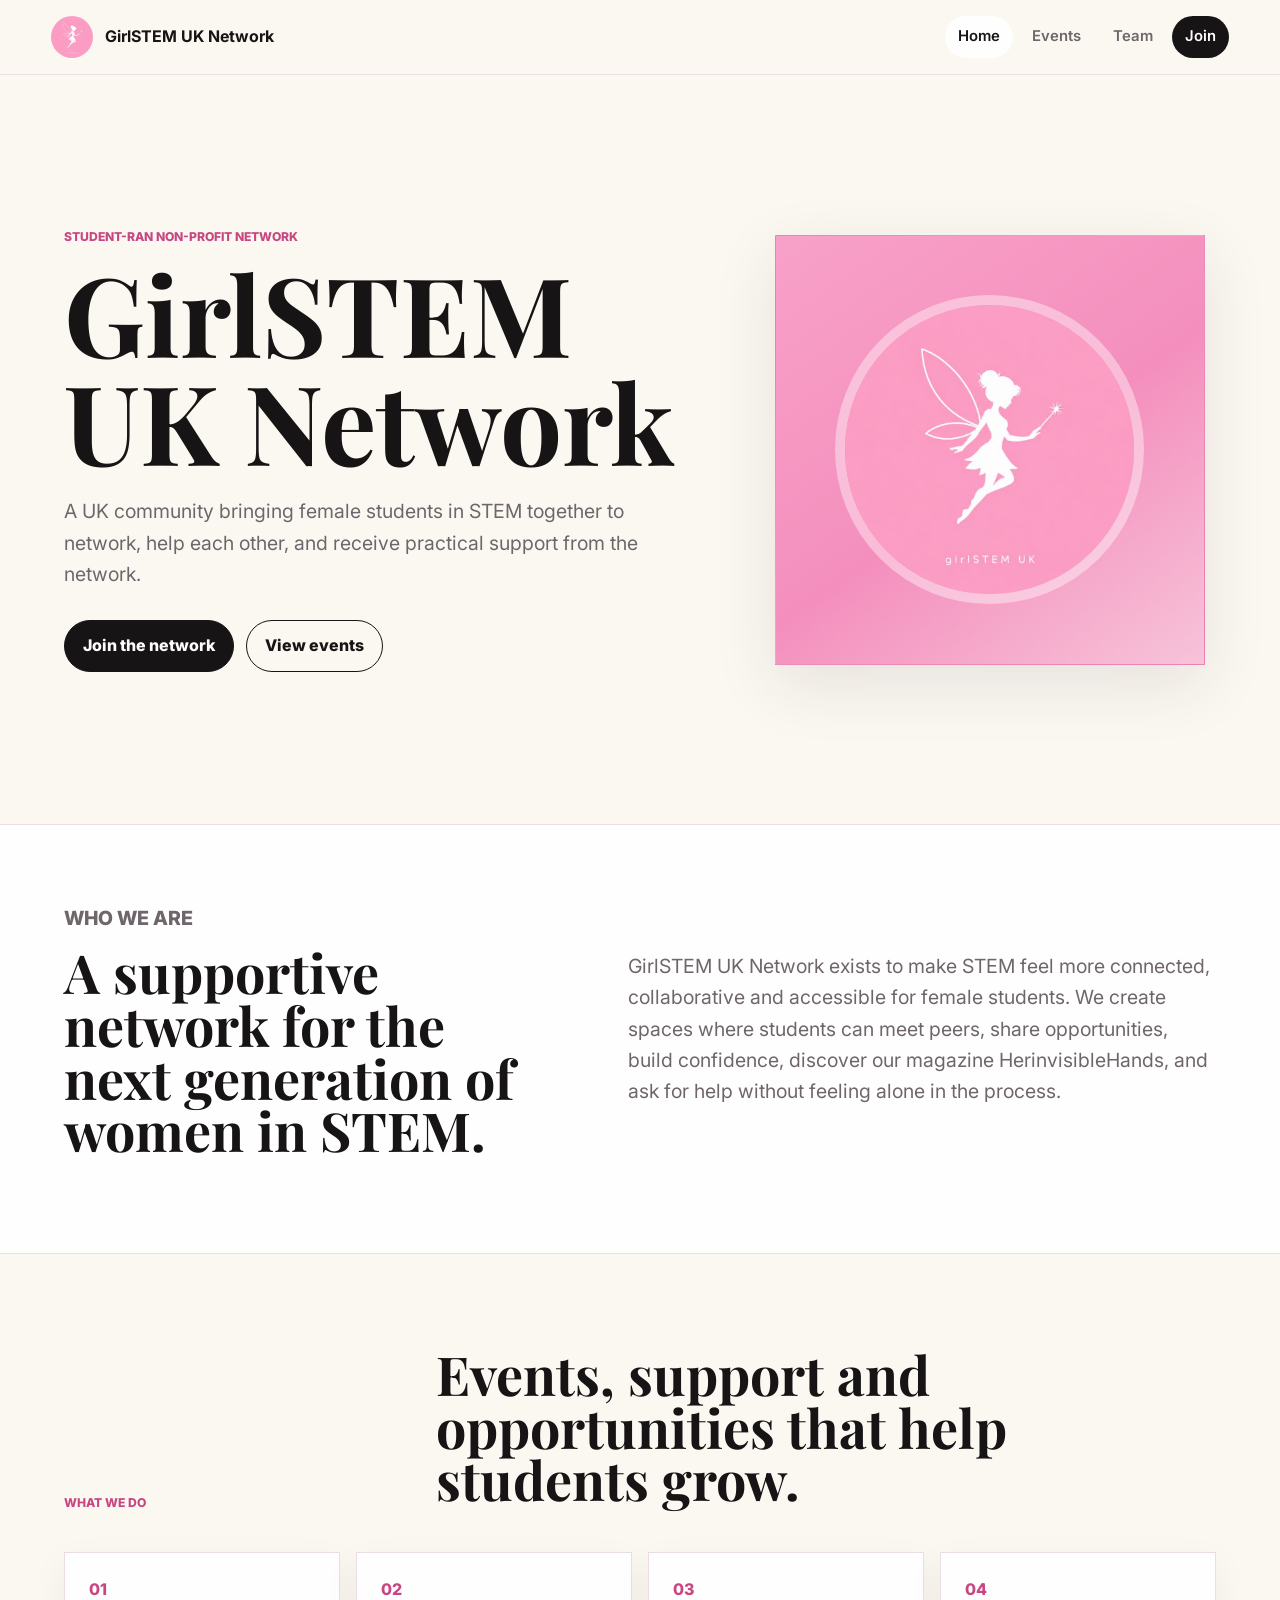
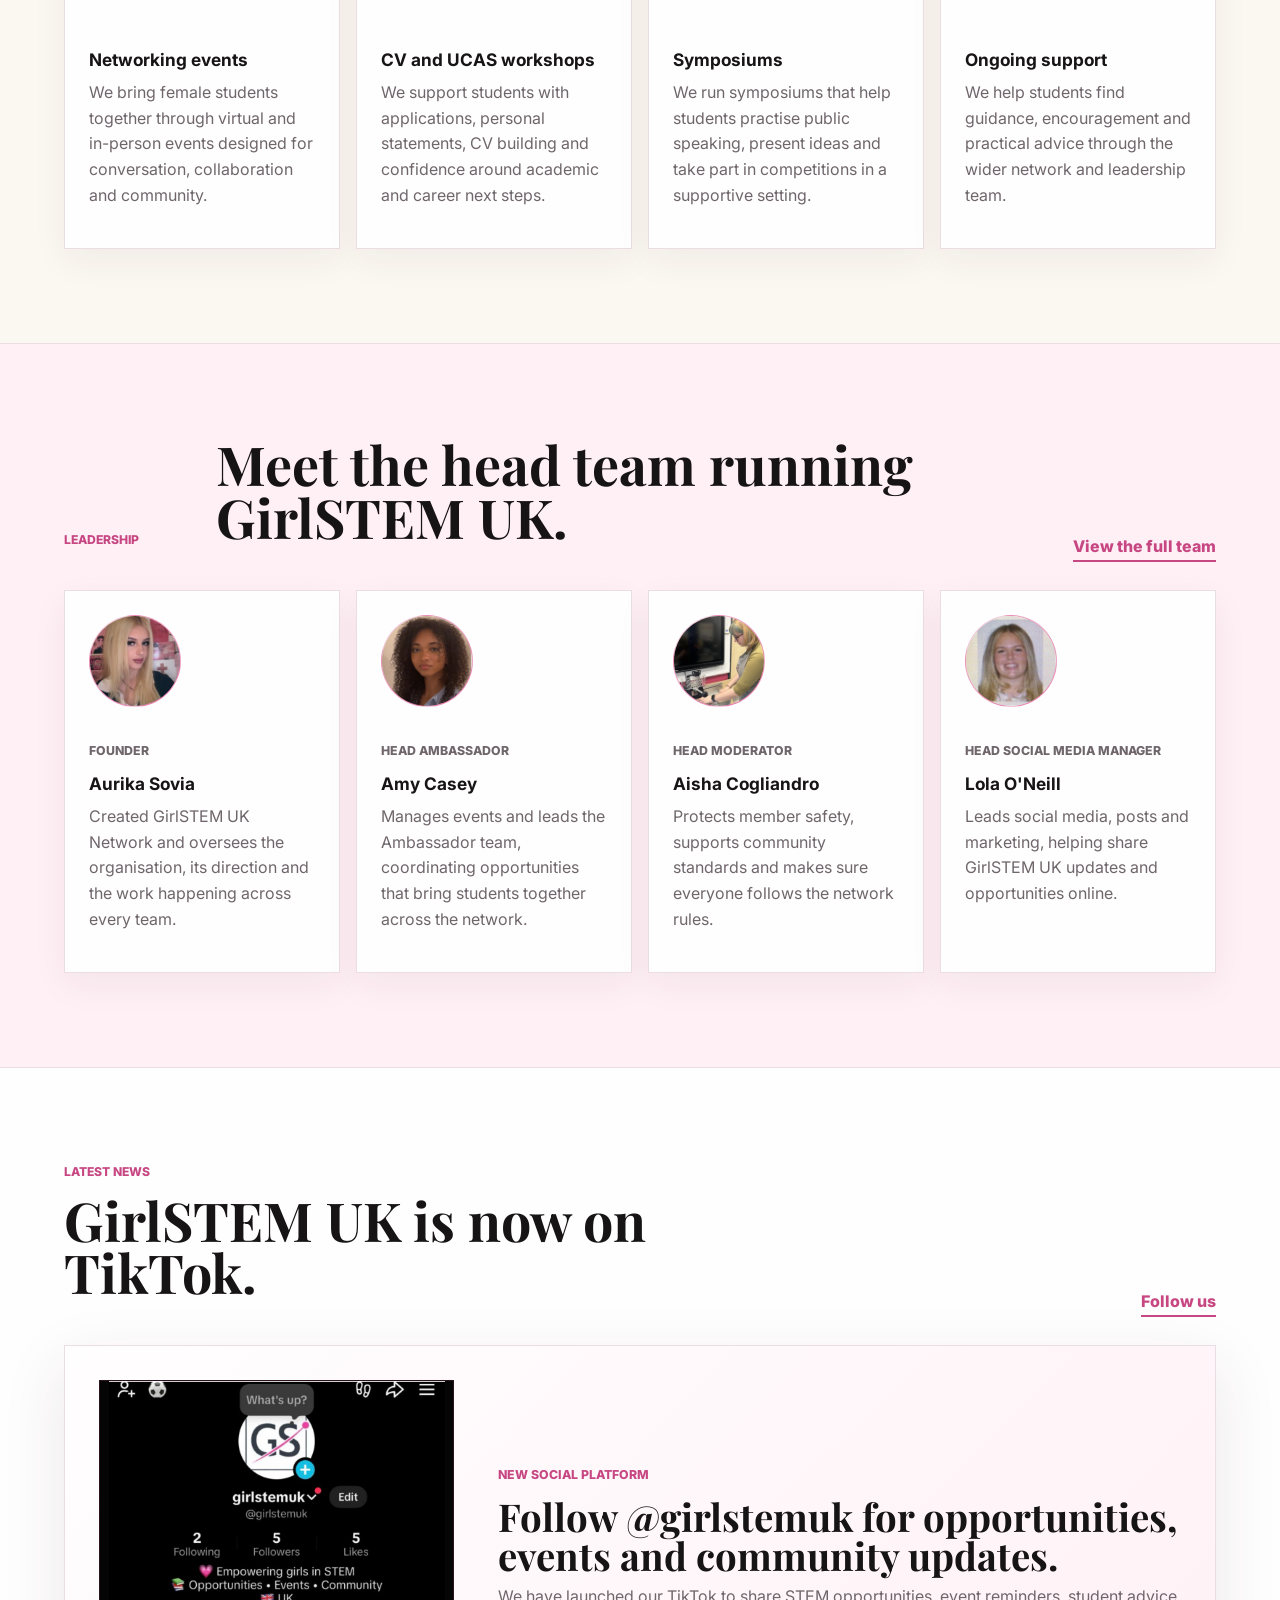
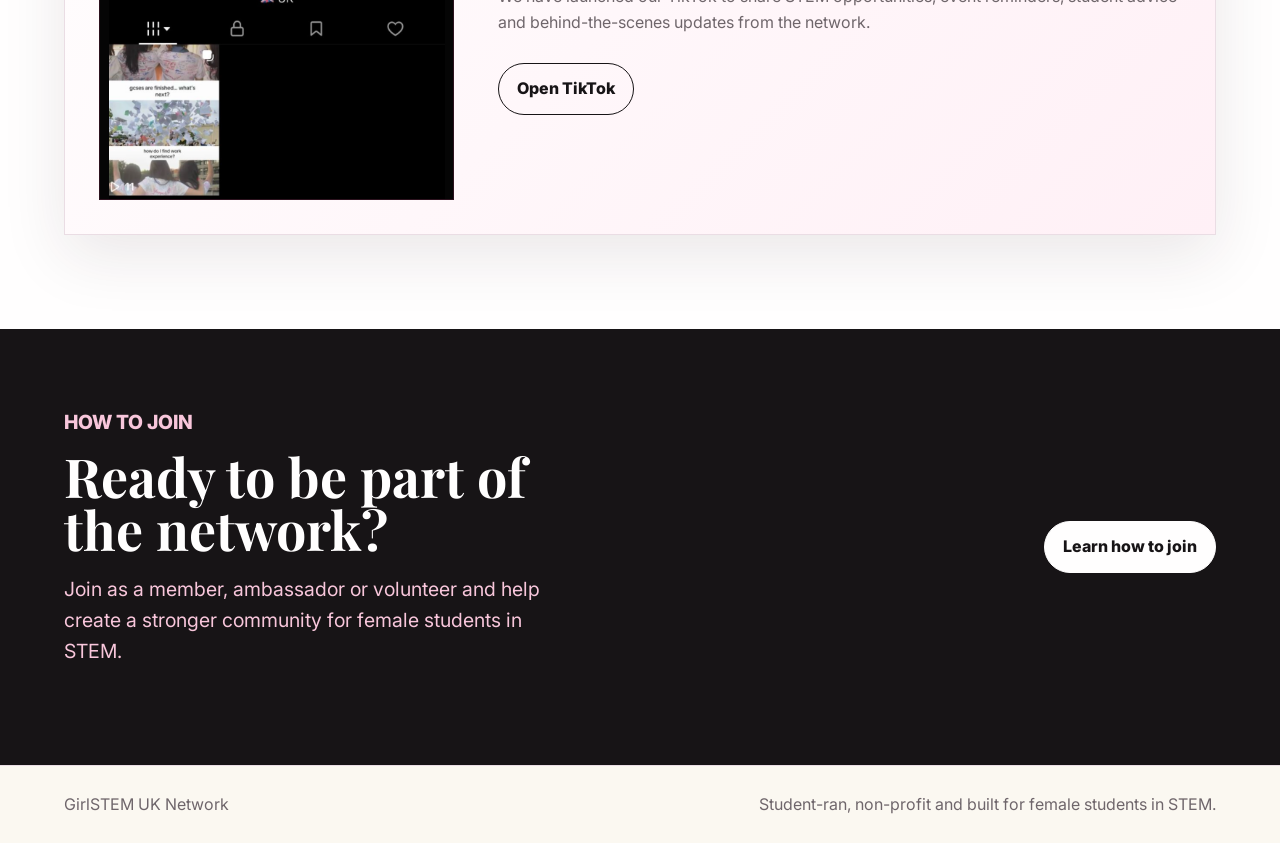
==== index.html @ 0ff58e4c "Add files via upload" ====
<!doctype html>
<html lang="en">
  <head>
    <meta charset="utf-8">
    <meta name="viewport" content="width=device-width, initial-scale=1">
    <title>GirlSTEM UK Network</title>
    <meta name="description" content="GirlSTEM UK Network is a student-ran non-profit bringing female students in STEM together through networking, workshops, symposiums and support.">
    <link rel="preconnect" href="https://fonts.googleapis.com">
    <link rel="preconnect" href="https://fonts.gstatic.com" crossorigin>
    <link href="https://fonts.googleapis.com/css2?family=Inter:wght@400;500;600;700&family=Playfair+Display:wght@600;700&display=swap" rel="stylesheet">
    <link rel="stylesheet" href="styles.css">
  </head>
  <body>
    <header class="site-header">
      <a class="brand" href="index.html" aria-label="GirlSTEM UK Network home">
        <img src="assets/girlstem-logo.png" alt="GirlSTEM UK logo">
        <span>GirlSTEM UK Network</span>
      </a>
      <nav aria-label="Main navigation">
        <a aria-current="page" href="index.html">Home</a>
        <a href="events.html">Events</a>
        <a href="team.html">Team</a>
        <a class="nav-cta" href="join.html">Join</a>
      </nav>
    </header>

    <main>
      <section class="hero">
        <div class="hero-copy">
          <p class="eyebrow">Student-ran non-profit network</p>
          <h1>GirlSTEM UK Network</h1>
          <p class="hero-text">A UK community bringing female students in STEM together to network, help each other, and receive practical support from the network.</p>
          <div class="hero-actions">
            <a class="button primary" href="join.html">Join the network</a>
            <a class="button secondary" href="events.html">View events</a>
          </div>
        </div>
        <div class="hero-media" aria-label="GirlSTEM UK brand image">
          <img src="assets/girlstem-logo.png" alt="">
        </div>
      </section>

      <section class="intro-band">
        <div>
          <p class="section-kicker">Who we are</p>
          <h2>A supportive network for the next generation of women in STEM.</h2>
        </div>
        <p>GirlSTEM UK Network exists to make STEM feel more connected, collaborative and accessible for female students. We create spaces where students can meet peers, share opportunities, build confidence, discover our magazine HerinvisibleHands, and ask for help without feeling alone in the process.</p>
      </section>

      <section class="section">
        <div class="section-heading">
          <p class="section-kicker">What we do</p>
          <h2>Events, support and opportunities that help students grow.</h2>
        </div>
        <div class="feature-grid">
          <article class="feature-card">
            <span class="card-number">01</span>
            <h3>Networking events</h3>
            <p>We bring female students together through virtual and in-person events designed for conversation, collaboration and community.</p>
          </article>
          <article class="feature-card">
            <span class="card-number">02</span>
            <h3>CV and UCAS workshops</h3>
            <p>We support students with applications, personal statements, CV building and confidence around academic and career next steps.</p>
          </article>
          <article class="feature-card">
            <span class="card-number">03</span>
            <h3>Symposiums</h3>
            <p>We run symposiums that help students practise public speaking, present ideas and take part in competitions in a supportive setting.</p>
          </article>
          <article class="feature-card">
            <span class="card-number">04</span>
            <h3>Ongoing support</h3>
            <p>We help students find guidance, encouragement and practical advice through the wider network and leadership team.</p>
          </article>
        </div>
      </section>

      <section class="leadership-section">
        <div class="section-heading">
          <p class="section-kicker">Leadership</p>
          <h2>Meet the head team running GirlSTEM UK.</h2>
          <a class="text-link" href="team.html">View the full team</a>
        </div>
        <div class="people-grid">
          <a class="person-card" href="https://www.linkedin.com/in/aurika-s-123575385/" target="_blank" rel="noopener noreferrer">
            <div class="profile-photo">
              <img src="assets/team/Aurika%20.jpg" alt="Aurika Sovia" onerror="this.hidden = true">
              <span>AS</span>
            </div>
            <p class="role">Founder</p>
            <h3>Aurika Sovia</h3>
            <p>Created GirlSTEM UK Network and oversees the organisation, its direction and the work happening across every team.</p>
          </a>
          <a class="person-card" href="https://www.linkedin.com/in/amy-casey-a3600b374/?skipRedirect=true" target="_blank" rel="noopener noreferrer">
            <div class="profile-photo">
              <img src="assets/team/Amy.jpg" alt="Amy Casey" onerror="this.hidden = true">
              <span>AC</span>
            </div>
            <p class="role">Head Ambassador</p>
            <h3>Amy Casey</h3>
            <p>Manages events and leads the Ambassador team, coordinating opportunities that bring students together across the network.</p>
          </a>
          <a class="person-card" href="https://www.linkedin.com/in/aisha-cogliandro-509909385/" target="_blank" rel="noopener noreferrer">
            <div class="profile-photo">
              <img src="assets/team/Aisha.jpg" alt="Aisha Cogliandro" onerror="this.hidden = true">
              <span>AC</span>
            </div>
            <p class="role">Head Moderator</p>
            <h3>Aisha Cogliandro</h3>
            <p>Protects member safety, supports community standards and makes sure everyone follows the network rules.</p>
          </a>
          <article class="person-card">
            <div class="profile-photo">
              <img src="assets/team/Lola.jpg" alt="Lola O'Neill" onerror="this.hidden = true">
              <span>LO</span>
            </div>
            <p class="role">Head Social Media Manager</p>
            <h3>Lola O'Neill</h3>
            <p>Leads social media, posts and marketing, helping share GirlSTEM UK updates and opportunities online.</p>
          </article>
        </div>
      </section>

      <section class="section news-section">
        <div class="section-heading">
          <div>
            <p class="section-kicker">Latest news</p>
            <h2>GirlSTEM UK is now on TikTok.</h2>
          </div>
          <a class="text-link" href="https://www.tiktok.com/@girlstemuk?_r=1&_t=ZN-97XYN6Xguta" target="_blank" rel="noopener noreferrer">Follow us</a>
        </div>
        <a class="news-card" href="https://www.tiktok.com/@girlstemuk?_r=1&_t=ZN-97XYN6Xguta" target="_blank" rel="noopener noreferrer">
          <img src="assets/news/tiktok-launch.png" alt="GirlSTEM UK TikTok profile">
          <div>
            <p class="role">New social platform</p>
            <h3>Follow @girlstemuk for opportunities, events and community updates.</h3>
            <p>We have launched our TikTok to share STEM opportunities, event reminders, student advice and behind-the-scenes updates from the network.</p>
            <span class="button secondary">Open TikTok</span>
          </div>
        </a>
      </section>

      <section class="join-strip">
        <div>
          <p class="section-kicker">How to join</p>
          <h2>Ready to be part of the network?</h2>
          <p>Join as a member, ambassador or volunteer and help create a stronger community for female students in STEM.</p>
        </div>
        <a class="button primary" href="join.html">Learn how to join</a>
      </section>
    </main>

    <footer>
      <p>GirlSTEM UK Network</p>
      <p>Student-ran, non-profit and built for female students in STEM.</p>
    </footer>
  </body>
</html>
---- styles.css ----
:root {
  --pink: #f48fbd;
  --pink-deep: #c74783;
  --blush: #fff0f6;
  --cream: #fbf8f1;
  --ink: #171416;
  --muted: #6f666b;
  --line: #eadde4;
  --white: #fffefe;
  --shadow: 0 20px 60px rgba(53, 30, 42, 0.1);
}

* {
  box-sizing: border-box;
}

body {
  margin: 0;
  color: var(--ink);
  background: var(--cream);
  font-family: Inter, system-ui, -apple-system, BlinkMacSystemFont, "Segoe UI", sans-serif;
  line-height: 1.6;
}

img {
  max-width: 100%;
  display: block;
}

a {
  color: inherit;
}

.site-header {
  position: sticky;
  top: 0;
  z-index: 10;
  display: flex;
  align-items: center;
  justify-content: space-between;
  gap: 24px;
  padding: 16px clamp(18px, 4vw, 56px);
  border-bottom: 1px solid rgba(234, 221, 228, 0.9);
  background: rgba(251, 248, 241, 0.92);
  backdrop-filter: blur(18px);
}

.brand {
  display: inline-flex;
  align-items: center;
  gap: 12px;
  min-width: 0;
  font-weight: 700;
  text-decoration: none;
}

.brand img {
  width: 42px;
  height: 42px;
  border-radius: 50%;
  object-fit: cover;
}

nav {
  display: flex;
  align-items: center;
  gap: 6px;
  flex-wrap: wrap;
  justify-content: flex-end;
}

nav a {
  padding: 9px 13px;
  color: var(--muted);
  font-size: 0.93rem;
  font-weight: 600;
  text-decoration: none;
  border-radius: 999px;
}

nav a:hover,
nav a[aria-current="page"] {
  color: var(--ink);
  background: var(--white);
}

.nav-cta {
  color: var(--white);
  background: var(--ink);
}

main {
  overflow: hidden;
}

.hero {
  min-height: calc(100svh - 150px);
  display: grid;
  grid-template-columns: minmax(0, 1.1fr) minmax(280px, 0.8fr);
  align-items: center;
  gap: clamp(34px, 6vw, 86px);
  padding: clamp(32px, 5vw, 58px) clamp(18px, 5vw, 72px);
  border-bottom: 1px solid var(--line);
}

.hero-copy,
.page-hero {
  max-width: 820px;
}

.eyebrow,
.section-kicker {
  margin: 0 0 12px;
  color: var(--pink-deep);
  font-size: 0.76rem;
  font-weight: 800;
  letter-spacing: 0;
  text-transform: uppercase;
}

h1,
h2,
h3,
p {
  margin-top: 0;
}

h1,
h2 {
  font-family: "Playfair Display", Georgia, serif;
  line-height: 0.98;
  letter-spacing: 0;
}

h1 {
  margin-bottom: 22px;
  font-size: clamp(3.2rem, 8.6vw, 7.4rem);
  max-width: 920px;
}

h2 {
  margin-bottom: 18px;
  font-size: clamp(2.1rem, 4.2vw, 4.8rem);
}

h3 {
  margin-bottom: 10px;
  font-size: 1.08rem;
  line-height: 1.25;
}

.hero-text,
.page-hero p,
.intro-band p,
.join-strip p,
.join-form-section p {
  color: var(--muted);
  font-size: clamp(1rem, 1.6vw, 1.22rem);
}

.hero-actions {
  display: flex;
  gap: 12px;
  flex-wrap: wrap;
  margin-top: 30px;
}

.button {
  display: inline-flex;
  align-items: center;
  justify-content: center;
  min-height: 46px;
  padding: 12px 18px;
  border: 1px solid var(--ink);
  border-radius: 999px;
  font-weight: 800;
  text-decoration: none;
}

.button.primary {
  color: var(--white);
  background: var(--ink);
}

.button.secondary {
  color: var(--ink);
  background: transparent;
}

.hero-media {
  position: relative;
  justify-self: center;
  width: min(100%, 430px);
  aspect-ratio: 1;
  display: grid;
  place-items: center;
  padding: 34px;
  border: 1px solid rgba(199, 71, 131, 0.22);
  background: linear-gradient(145deg, #f8a1c8, #f48fbd 54%, #f7c3d9);
  box-shadow: var(--shadow);
}

.hero-media img {
  width: 86%;
  aspect-ratio: 1;
  object-fit: cover;
  border-radius: 50%;
  border: 10px solid rgba(255, 255, 255, 0.4);
}

.intro-band,
.join-strip,
.join-form-section,
.update-guide {
  display: grid;
  grid-template-columns: minmax(220px, 0.85fr) minmax(0, 1fr);
  gap: clamp(26px, 5vw, 70px);
  align-items: center;
  padding: clamp(42px, 7vw, 78px) clamp(18px, 5vw, 72px);
  border-bottom: 1px solid var(--line);
  background: var(--white);
}

.section {
  padding: clamp(48px, 8vw, 94px) clamp(18px, 5vw, 72px);
}

.section-heading {
  display: flex;
  align-items: flex-end;
  justify-content: space-between;
  gap: 20px;
  margin-bottom: 28px;
}

.section-heading h2 {
  max-width: 780px;
}

.text-link {
  flex: 0 0 auto;
  color: var(--pink-deep);
  font-weight: 800;
  text-decoration: none;
  border-bottom: 2px solid currentColor;
}

.feature-grid,
.people-grid,
.team-grid,
.join-options {
  display: grid;
  grid-template-columns: repeat(4, minmax(0, 1fr));
  gap: 16px;
}

.feature-card,
.person-card,
.team-card,
.join-card,
.panel,
.activity-card {
  border: 1px solid var(--line);
  background: var(--white);
  box-shadow: 0 12px 34px rgba(53, 30, 42, 0.055);
}

.feature-card,
.person-card,
.team-card,
.join-card {
  min-height: 260px;
  padding: 24px;
}

.feature-card p,
.person-card p,
.team-card p,
.join-card p,
.panel p,
.activity-card p {
  color: var(--muted);
}

.person-card {
  color: inherit;
  text-decoration: none;
  transition: transform 180ms ease, box-shadow 180ms ease, border-color 180ms ease;
}

.person-card:hover {
  transform: translateY(-4px);
  border-color: rgba(199, 71, 131, 0.42);
  box-shadow: 0 18px 46px rgba(53, 30, 42, 0.1);
}

.card-number {
  display: inline-block;
  margin-bottom: 46px;
  color: var(--pink-deep);
  font-weight: 800;
}

.leadership-section {
  padding: clamp(48px, 8vw, 94px) clamp(18px, 5vw, 72px);
  background: var(--blush);
  border-block: 1px solid var(--line);
}

.news-section {
  background: var(--white);
}

.news-card {
  display: grid;
  grid-template-columns: minmax(220px, 0.52fr) minmax(0, 1fr);
  gap: clamp(22px, 4vw, 44px);
  align-items: center;
  padding: clamp(20px, 4vw, 34px);
  color: inherit;
  text-decoration: none;
  border: 1px solid var(--line);
  background: linear-gradient(135deg, var(--white), var(--blush));
  box-shadow: var(--shadow);
}

.news-card img {
  width: 100%;
  max-height: 420px;
  object-fit: contain;
  border: 1px solid rgba(199, 71, 131, 0.2);
  background: #050505;
}

.news-card h3 {
  max-width: 720px;
  font-family: "Playfair Display", Georgia, serif;
  font-size: clamp(1.6rem, 3vw, 3.2rem);
  line-height: 1;
}

.news-card p:not(.role) {
  max-width: 680px;
  color: var(--muted);
}

.news-card .button {
  margin-top: 12px;
}

.profile-photo {
  position: relative;
  overflow: hidden;
  width: 92px;
  height: 92px;
  display: grid;
  place-items: center;
  margin-bottom: 34px;
  color: var(--pink-deep);
  font-family: "Playfair Display", Georgia, serif;
  font-size: 1.75rem;
  font-weight: 800;
  border-radius: 50%;
  border: 1px solid rgba(199, 71, 131, 0.25);
  background:
    radial-gradient(circle at 34% 26%, rgba(255, 255, 255, 0.95), rgba(255, 240, 246, 0.88) 34%, transparent 35%),
    linear-gradient(145deg, #f8d7e6, #f48fbd);
}

.profile-photo img {
  position: absolute;
  inset: 0;
  width: 100%;
  height: 100%;
  object-fit: cover;
}

.profile-photo span {
  position: relative;
  z-index: 1;
}

.profile-photo img:not([hidden]) + span {
  opacity: 0;
}

.role,
.activity-meta {
  color: var(--pink-deep);
  font-size: 0.77rem;
  font-weight: 800;
  text-transform: uppercase;
}

.join-strip {
  background: var(--ink);
  color: var(--white);
}

.join-strip p,
.join-strip .section-kicker {
  color: #f8c6db;
}

.join-strip .button {
  justify-self: end;
  color: var(--ink);
  border-color: var(--white);
  background: var(--white);
}

.page-hero {
  padding: clamp(56px, 9vw, 112px) clamp(18px, 5vw, 72px) clamp(38px, 6vw, 72px);
}

.page-hero.slim {
  max-width: 980px;
}

.page-hero h1 {
  font-size: clamp(3rem, 7vw, 6.8rem);
}

.two-column {
  display: grid;
  grid-template-columns: minmax(0, 0.78fr) minmax(0, 1fr);
  gap: 18px;
}

.panel {
  padding: clamp(24px, 4vw, 42px);
}

.panel.soft {
  background: var(--blush);
}

.clean-list {
  display: grid;
  gap: 14px;
  padding: 0;
  margin: 24px 0 0;
  list-style: none;
}

.clean-list li {
  padding-bottom: 14px;
  border-bottom: 1px solid rgba(199, 71, 131, 0.2);
}

.activity-list {
  display: grid;
  gap: 12px;
  margin-top: 24px;
}

.activity-card {
  display: grid;
  grid-template-columns: 74px minmax(170px, 0.75fr) minmax(0, 1fr);
  align-items: center;
  gap: 16px;
  padding: 18px;
  box-shadow: none;
}

.activity-content {
  display: grid;
  gap: 12px;
  grid-column: span 2;
}

.activity-image {
  width: 74px;
  height: 74px;
  border-radius: 14px;
  object-fit: cover;
  border: 1px solid rgba(199, 71, 131, 0.22);
  background: var(--blush);
}

.featured-event-card {
  grid-template-columns: minmax(260px, 0.52fr) minmax(0, 1fr);
  align-items: center;
  gap: 22px;
  padding: 20px;
  border-color: rgba(199, 71, 131, 0.28);
  background: linear-gradient(135deg, var(--white), var(--blush));
}

.featured-event-card .activity-image {
  width: 100%;
  height: auto;
  min-height: 0;
  aspect-ratio: 1;
  border-radius: 8px;
  object-fit: contain;
  padding: 8px;
  background: var(--white);
}

.featured-event-card .activity-content {
  grid-column: auto;
  align-content: center;
}

.event-detail-row {
  display: flex;
  flex-wrap: wrap;
  gap: 8px;
  margin-top: 14px;
}

.event-detail-row span,
.event-link {
  display: inline-flex;
  align-items: center;
  min-height: 32px;
  padding: 7px 11px;
  color: var(--ink);
  font-size: 0.82rem;
  font-weight: 800;
  border: 1px solid var(--line);
  border-radius: 999px;
  background: var(--white);
}

.event-detail-row .event-status {
  color: var(--white);
  border-color: var(--pink-deep);
  background: var(--pink-deep);
}

.event-prizes {
  display: grid;
  grid-template-columns: repeat(2, minmax(0, 1fr));
  gap: 8px;
  padding: 0;
  margin: 0;
  list-style: none;
}

.event-prizes li {
  padding: 10px 12px;
  color: var(--muted);
  font-size: 0.9rem;
  border: 1px solid var(--line);
  background: rgba(255, 254, 254, 0.75);
}

.event-link {
  width: fit-content;
  color: var(--white);
  text-decoration: none;
  border-color: var(--ink);
  background: var(--ink);
}

.update-guide {
  background: var(--white);
}

.team-grid {
  grid-template-columns: repeat(3, minmax(0, 1fr));
}

.team-card {
  min-height: 360px;
}

.member-list {
  display: grid;
  gap: 10px;
  margin: 26px 0 0;
}

.member-link {
  display: grid;
  grid-template-columns: 44px minmax(0, 1fr) auto;
  align-items: center;
  gap: 12px;
  padding: 10px 0;
  color: var(--ink);
  font-weight: 800;
  text-decoration: none;
  border-bottom: 1px solid var(--line);
}

.member-link img {
  width: 44px;
  height: 44px;
  border-radius: 50%;
  object-fit: cover;
  border: 1px solid rgba(199, 71, 131, 0.22);
}

.member-link span {
  min-width: 0;
}

.member-link::after {
  content: "LinkedIn";
  color: var(--pink-deep);
  font-size: 0.72rem;
  text-transform: uppercase;
}

.team-note {
  margin-top: 26px;
  font-weight: 800;
}

.join-options {
  grid-template-columns: repeat(3, minmax(0, 1fr));
}

.join-card {
  min-height: 310px;
}

.join-form-section {
  background: var(--blush);
}

.join-form-section .button {
  justify-self: end;
}

footer {
  display: flex;
  align-items: center;
  justify-content: space-between;
  gap: 18px;
  padding: 26px clamp(18px, 5vw, 72px);
  color: var(--muted);
  background: var(--cream);
}

footer p {
  margin: 0;
}

@media (max-width: 980px) {
  .hero,
  .intro-band,
  .join-strip,
  .join-form-section,
  .update-guide,
  .news-card,
  .two-column {
    grid-template-columns: 1fr;
  }

  .feature-grid,
  .people-grid {
    grid-template-columns: repeat(2, minmax(0, 1fr));
  }

  .join-strip .button,
  .join-form-section .button {
    justify-self: start;
  }

  .hero {
    min-height: auto;
  }

  .hero-media {
    width: min(100%, 360px);
    justify-self: start;
  }
}

@media (max-width: 720px) {
  .site-header {
    align-items: flex-start;
    flex-direction: column;
  }

  nav {
    width: 100%;
    justify-content: flex-start;
  }

  nav a {
    padding-inline: 11px;
  }

  h1 {
    font-size: clamp(2.8rem, 14vw, 4.1rem);
  }

  .hero {
    gap: 24px;
    padding-top: 28px;
    padding-bottom: 34px;
  }

  .hero-text {
    font-size: 1rem;
  }

  .hero-actions {
    margin-top: 22px;
  }

  .hero-media {
    width: min(58vw, 220px);
    padding: 18px;
  }

  .section-heading {
    align-items: flex-start;
    flex-direction: column;
  }

  .feature-grid,
  .people-grid,
  .team-grid,
  .join-options {
    grid-template-columns: 1fr;
  }

  .activity-card {
    grid-template-columns: 1fr;
  }

  .activity-image {
    width: 100%;
    height: auto;
    aspect-ratio: 16 / 9;
  }

  .featured-event-card {
    grid-template-columns: 1fr;
  }

  .featured-event-card .activity-image {
    min-height: 0;
    aspect-ratio: 1;
  }

  .featured-event-card .activity-content {
    grid-column: auto;
  }

  .event-prizes {
    grid-template-columns: 1fr;
  }

  footer {
    align-items: flex-start;
    flex-direction: column;
  }
}
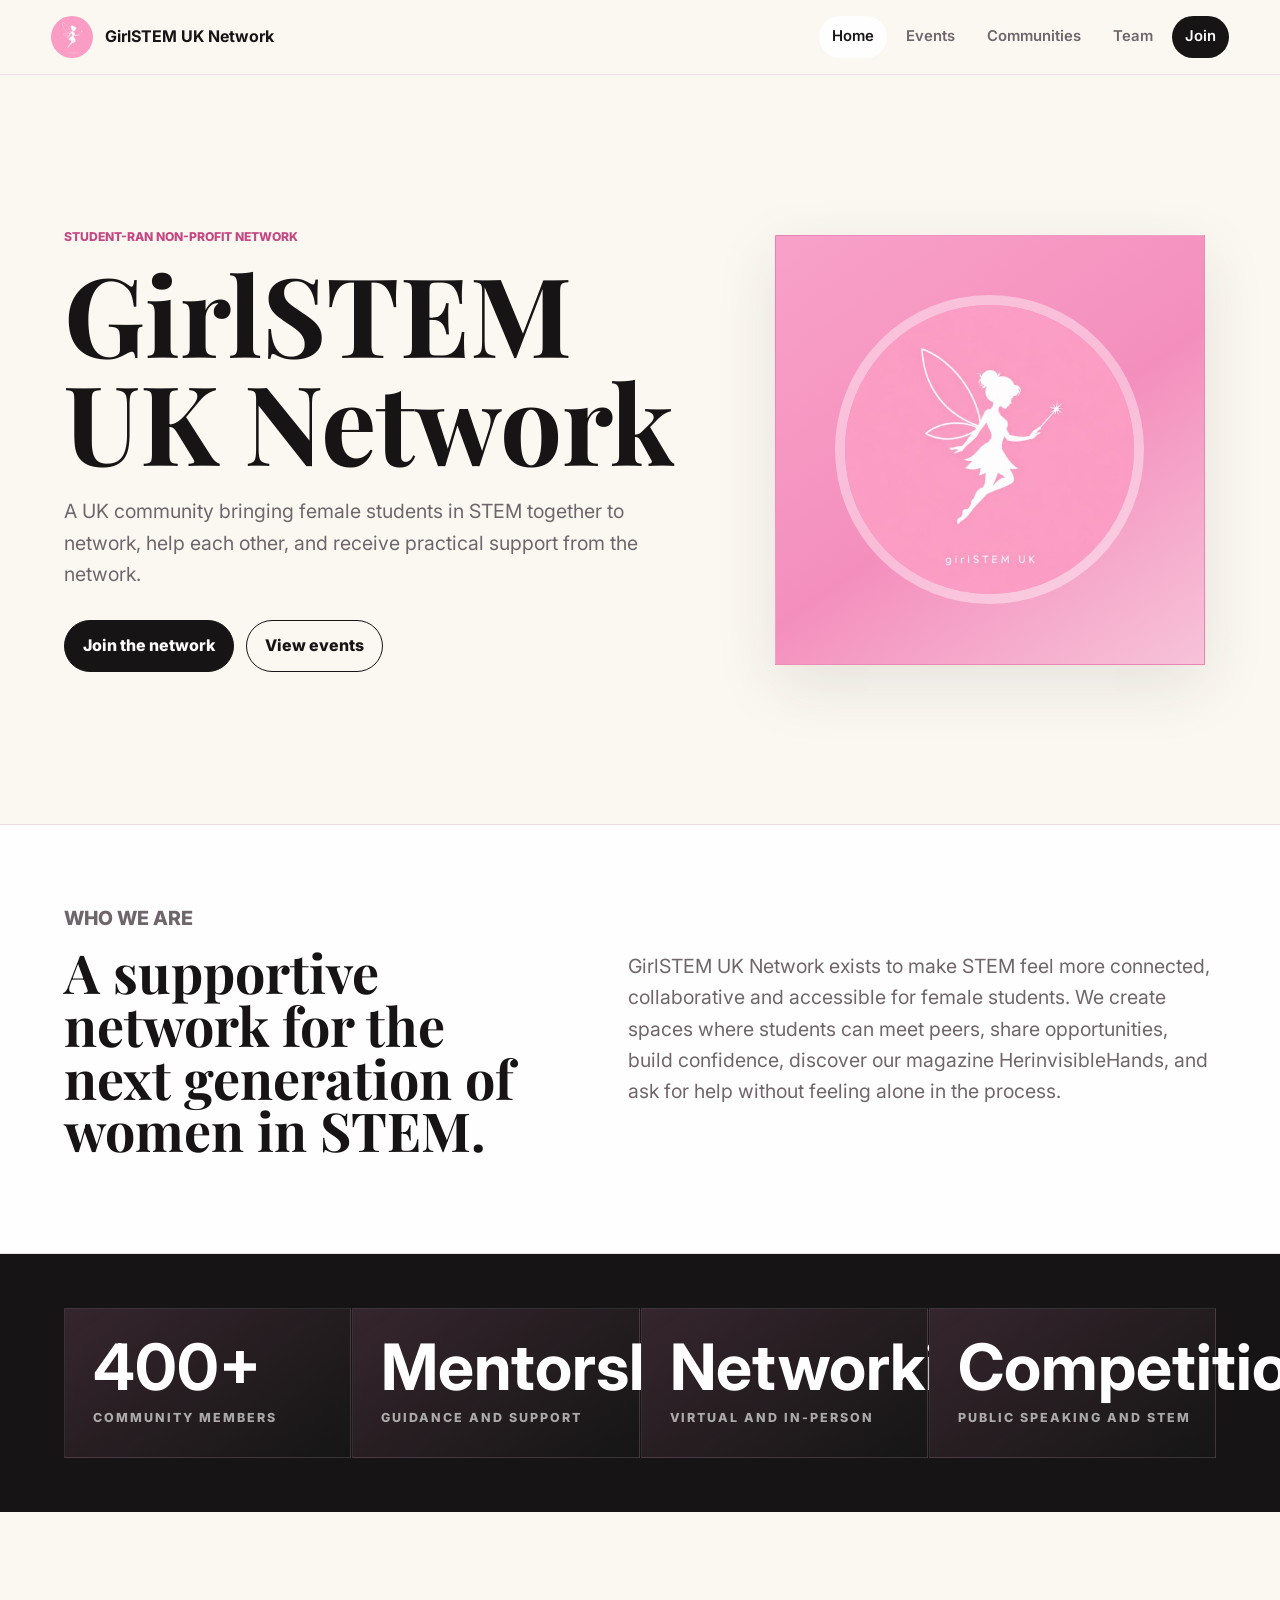
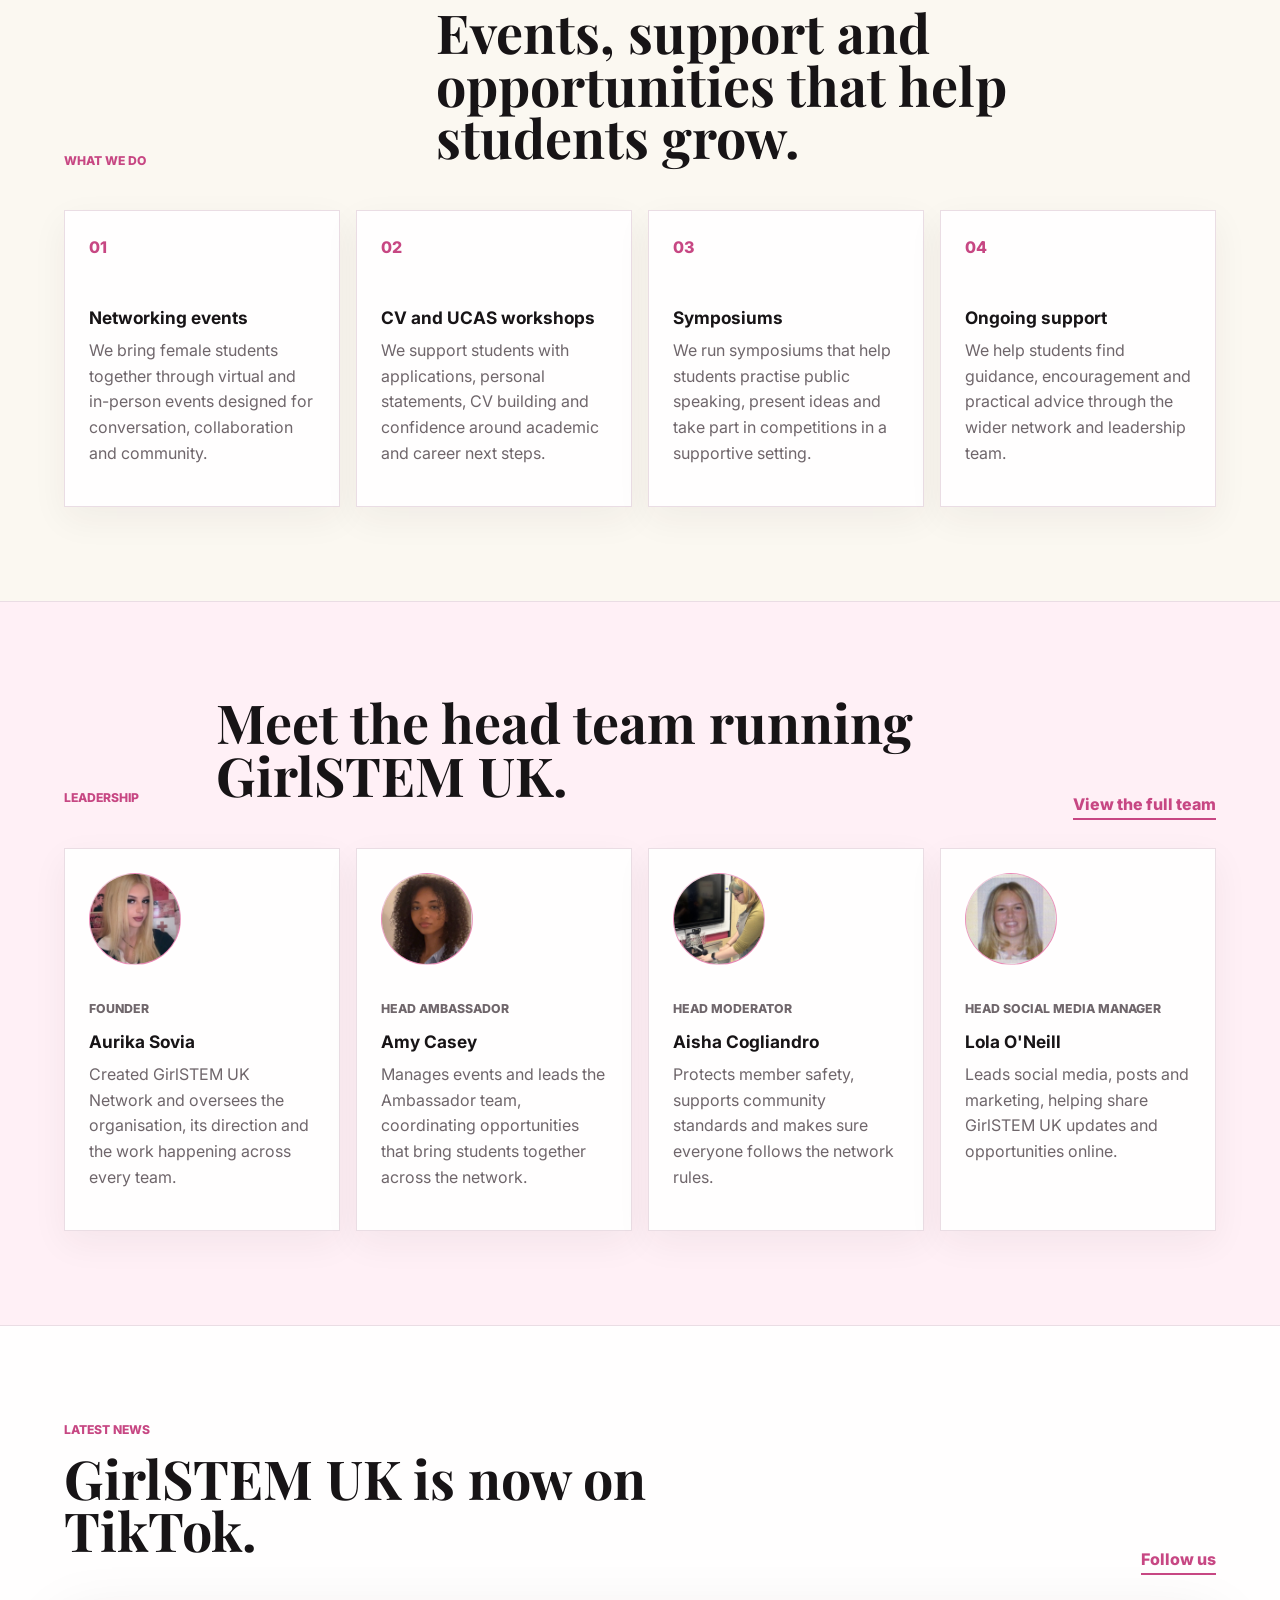
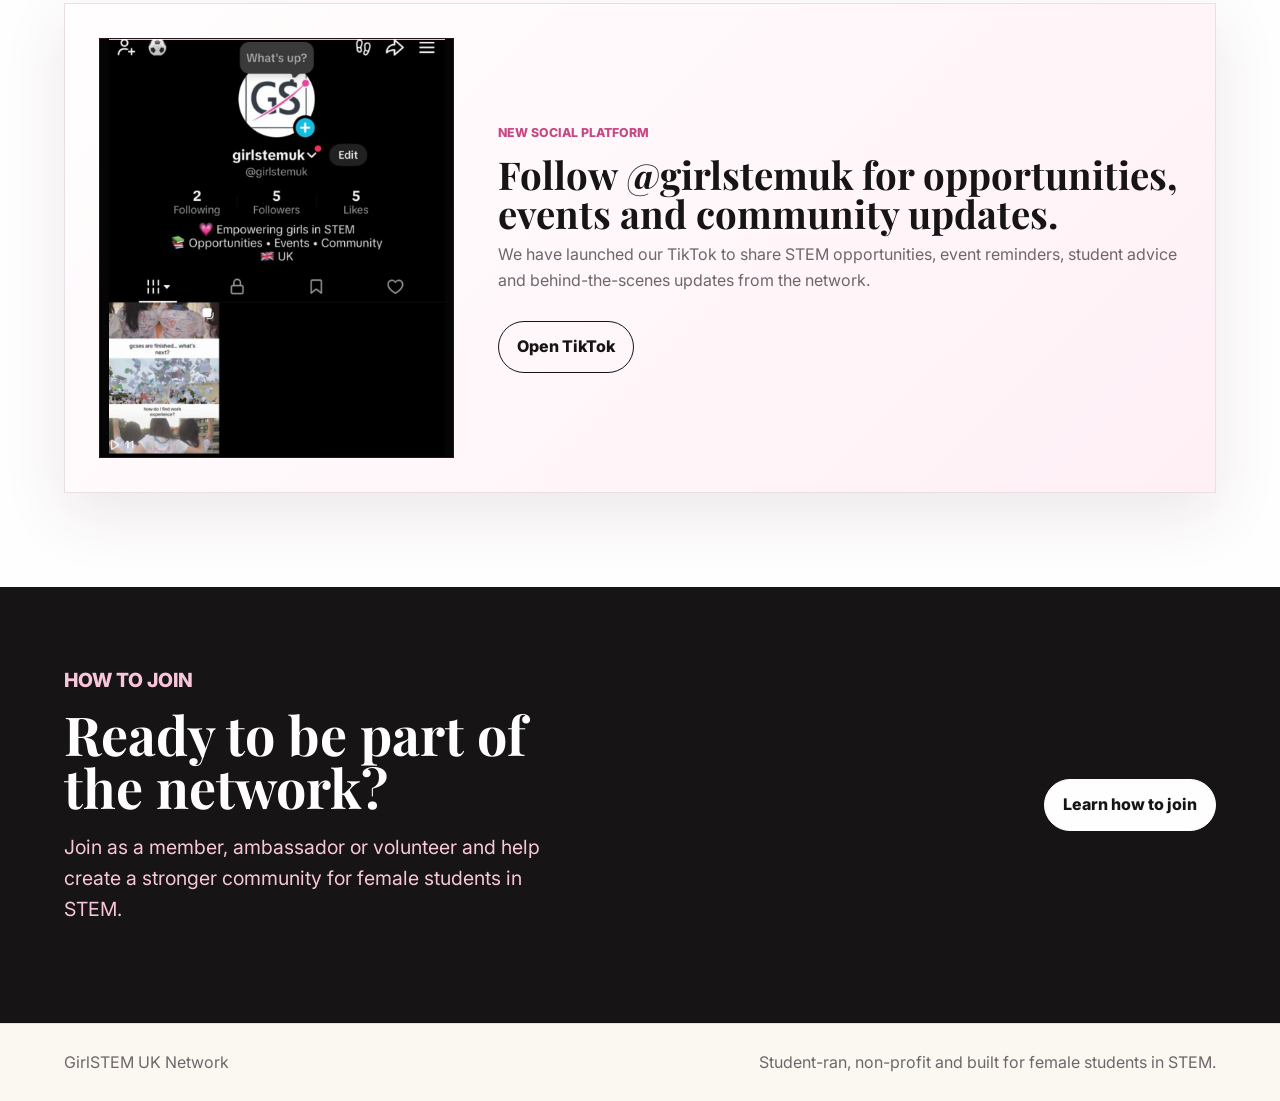
==== commit 78aa869e: "update" ====
--- a/index.html
+++ b/index.html
@@ -19,6 +19,7 @@
       <nav aria-label="Main navigation">
         <a aria-current="page" href="index.html">Home</a>
         <a href="events.html">Events</a>
+        <a href="communities.html">Communities</a>
         <a href="team.html">Team</a>
         <a class="nav-cta" href="join.html">Join</a>
       </nav>
@@ -46,6 +47,25 @@
           <h2>A supportive network for the next generation of women in STEM.</h2>
         </div>
         <p>GirlSTEM UK Network exists to make STEM feel more connected, collaborative and accessible for female students. We create spaces where students can meet peers, share opportunities, build confidence, discover our magazine HerinvisibleHands, and ask for help without feeling alone in the process.</p>
+      </section>
+
+      <section class="stats-band" aria-label="GirlSTEM UK Network statistics">
+        <div class="stat-item">
+          <strong data-count-to="400" data-suffix="+">0</strong>
+          <span>community members</span>
+        </div>
+        <div class="stat-item">
+          <strong>Mentorship</strong>
+          <span>guidance and support</span>
+        </div>
+        <div class="stat-item">
+          <strong>Networking</strong>
+          <span>virtual and in-person</span>
+        </div>
+        <div class="stat-item">
+          <strong>Competitions</strong>
+          <span>public speaking and STEM</span>
+        </div>
       </section>
 
       <section class="section">
@@ -156,5 +176,6 @@
       <p>GirlSTEM UK Network</p>
       <p>Student-ran, non-profit and built for female students in STEM.</p>
     </footer>
+    <script src="site.js"></script>
   </body>
 </html>
--- a/styles.css
+++ b/styles.css
@@ -221,6 +221,40 @@
   background: var(--white);
 }
 
+.stats-band {
+  display: grid;
+  grid-template-columns: repeat(4, minmax(0, 1fr));
+  gap: 1px;
+  padding: clamp(28px, 5vw, 54px) clamp(18px, 5vw, 72px);
+  color: var(--white);
+  background: var(--ink);
+}
+
+.stat-item {
+  display: grid;
+  gap: 12px;
+  min-height: 150px;
+  align-content: center;
+  padding: clamp(16px, 3vw, 28px);
+  border: 1px solid rgba(255, 255, 255, 0.1);
+  background:
+    linear-gradient(145deg, rgba(244, 143, 189, 0.16), rgba(255, 255, 255, 0.02)),
+    #111;
+}
+
+.stat-item strong {
+  font-size: clamp(2.2rem, 5vw, 5.4rem);
+  line-height: 0.9;
+}
+
+.stat-item span {
+  color: rgba(255, 255, 255, 0.62);
+  font-size: 0.78rem;
+  font-weight: 800;
+  letter-spacing: 0.16em;
+  text-transform: uppercase;
+}
+
 .section {
   padding: clamp(48px, 8vw, 94px) clamp(18px, 5vw, 72px);
 }
@@ -530,6 +564,12 @@
   background: var(--pink-deep);
 }
 
+.event-detail-row .event-status.is-closed {
+  color: var(--ink);
+  border-color: var(--line);
+  background: var(--cream);
+}
+
 .event-prizes {
   display: grid;
   grid-template-columns: repeat(2, minmax(0, 1fr));
@@ -561,6 +601,97 @@
 
 .team-grid {
   grid-template-columns: repeat(3, minmax(0, 1fr));
+}
+
+.community-section {
+  padding-top: 0;
+}
+
+.community-grid {
+  display: grid;
+  grid-template-columns: repeat(3, minmax(0, 1fr));
+  gap: 18px;
+}
+
+.community-card {
+  overflow: hidden;
+  border: 1px solid var(--line);
+  background: var(--white);
+  box-shadow: 0 14px 42px rgba(53, 30, 42, 0.08);
+}
+
+.community-card-top {
+  min-height: 220px;
+  display: flex;
+  align-items: flex-start;
+  justify-content: space-between;
+  gap: 18px;
+  padding: 28px;
+  background: linear-gradient(145deg, var(--pink), var(--pink-deep));
+}
+
+.community-card-top img {
+  width: 104px;
+  height: 104px;
+  object-fit: contain;
+  padding: 12px;
+  border-radius: 8px;
+  background: var(--white);
+}
+
+.community-card-top span {
+  display: inline-grid;
+  place-items: center;
+  min-width: 76px;
+  min-height: 48px;
+  padding: 10px 16px;
+  color: var(--pink-deep);
+  font-weight: 900;
+  border-radius: 12px;
+  background: var(--white);
+}
+
+.community-card-body {
+  display: grid;
+  gap: 18px;
+  padding: 28px;
+}
+
+.community-card-body h2 {
+  margin-bottom: 0;
+  font-size: clamp(2rem, 3vw, 3.2rem);
+}
+
+.benefit-list {
+  display: grid;
+  gap: 13px;
+  padding: 18px 0 0;
+  margin: 0;
+  list-style: none;
+  border-top: 1px solid var(--line);
+}
+
+.benefit-list li {
+  position: relative;
+  padding-left: 30px;
+  color: var(--muted);
+  font-weight: 700;
+}
+
+.benefit-list li::before {
+  content: "";
+  position: absolute;
+  left: 0;
+  top: 0.35em;
+  width: 15px;
+  height: 15px;
+  border: 2px solid var(--pink-deep);
+  border-radius: 50%;
+  background: var(--blush);
+}
+
+.feature-community {
+  background: var(--blush);
 }
 
 .team-card {
@@ -651,7 +782,9 @@
   }
 
   .feature-grid,
-  .people-grid {
+  .people-grid,
+  .stats-band,
+  .community-grid {
     grid-template-columns: repeat(2, minmax(0, 1fr));
   }
 
@@ -715,6 +848,8 @@
 
   .feature-grid,
   .people-grid,
+  .stats-band,
+  .community-grid,
   .team-grid,
   .join-options {
     grid-template-columns: 1fr;
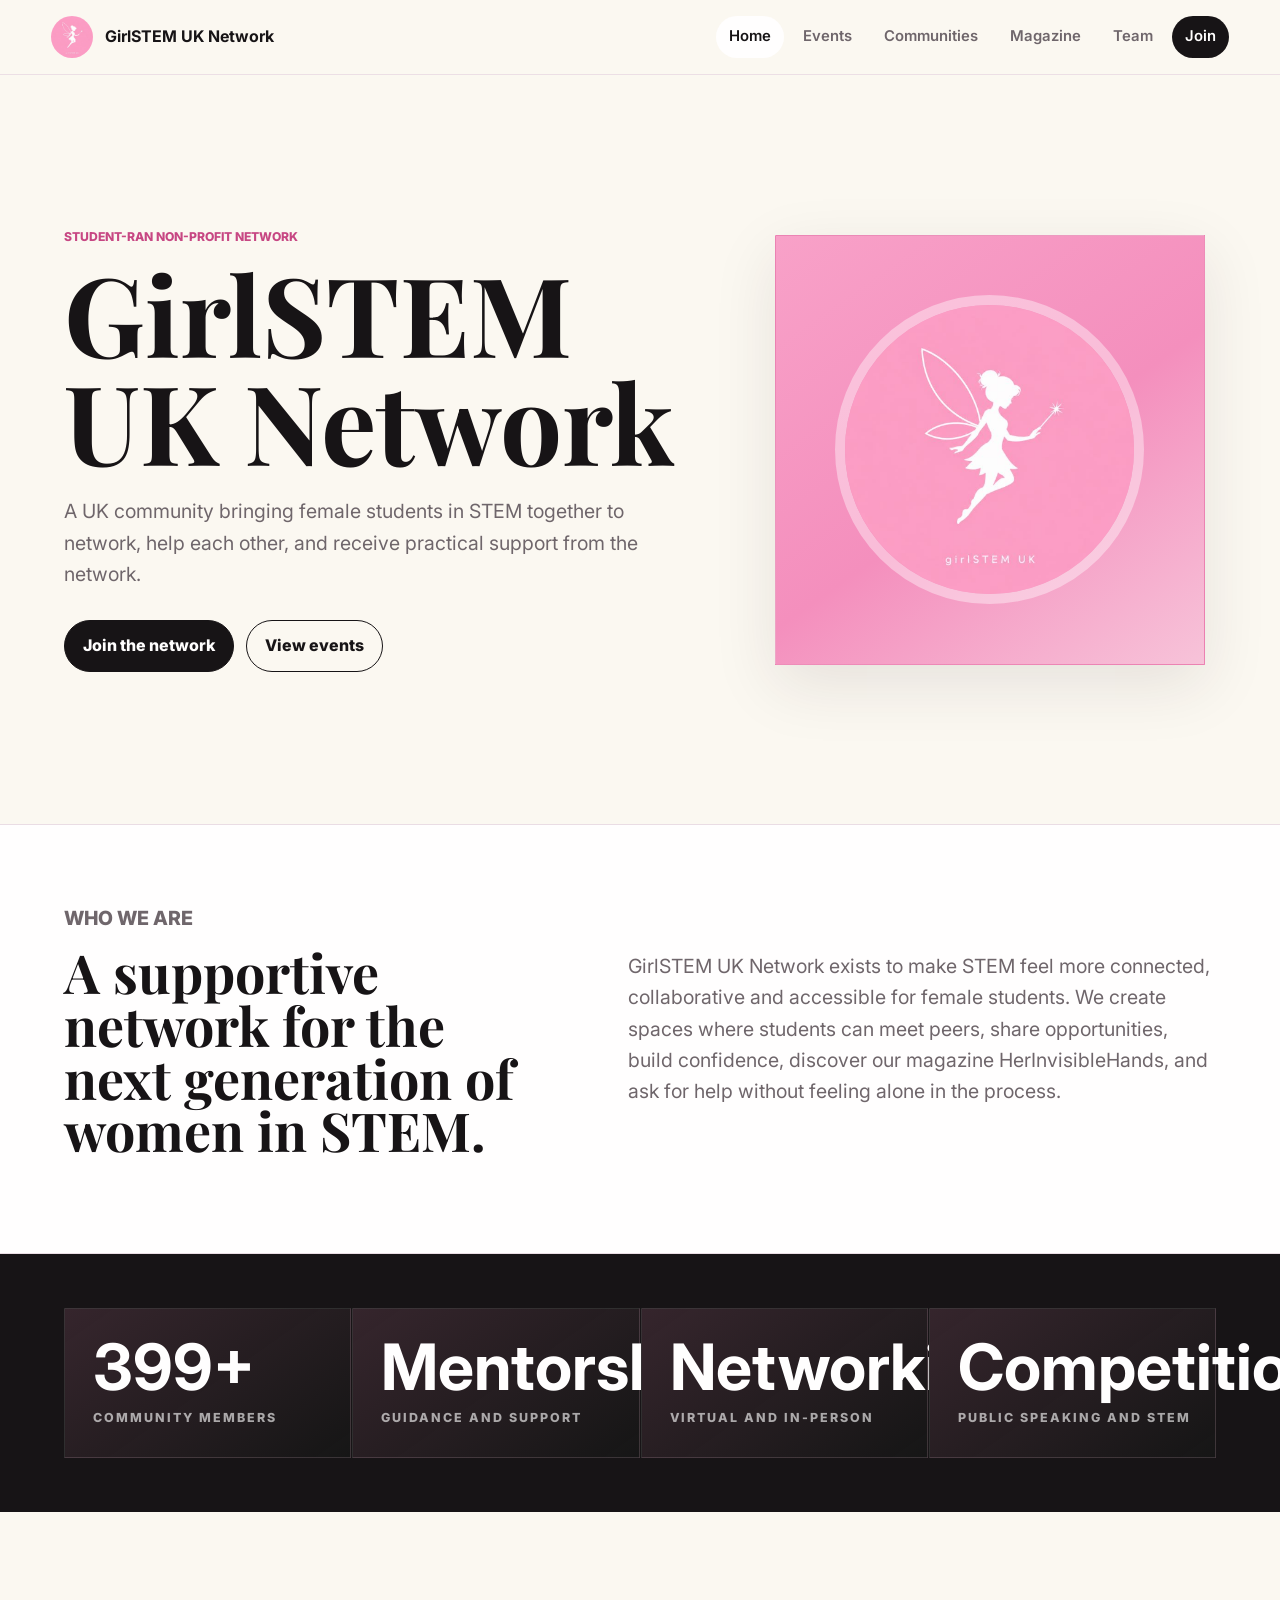
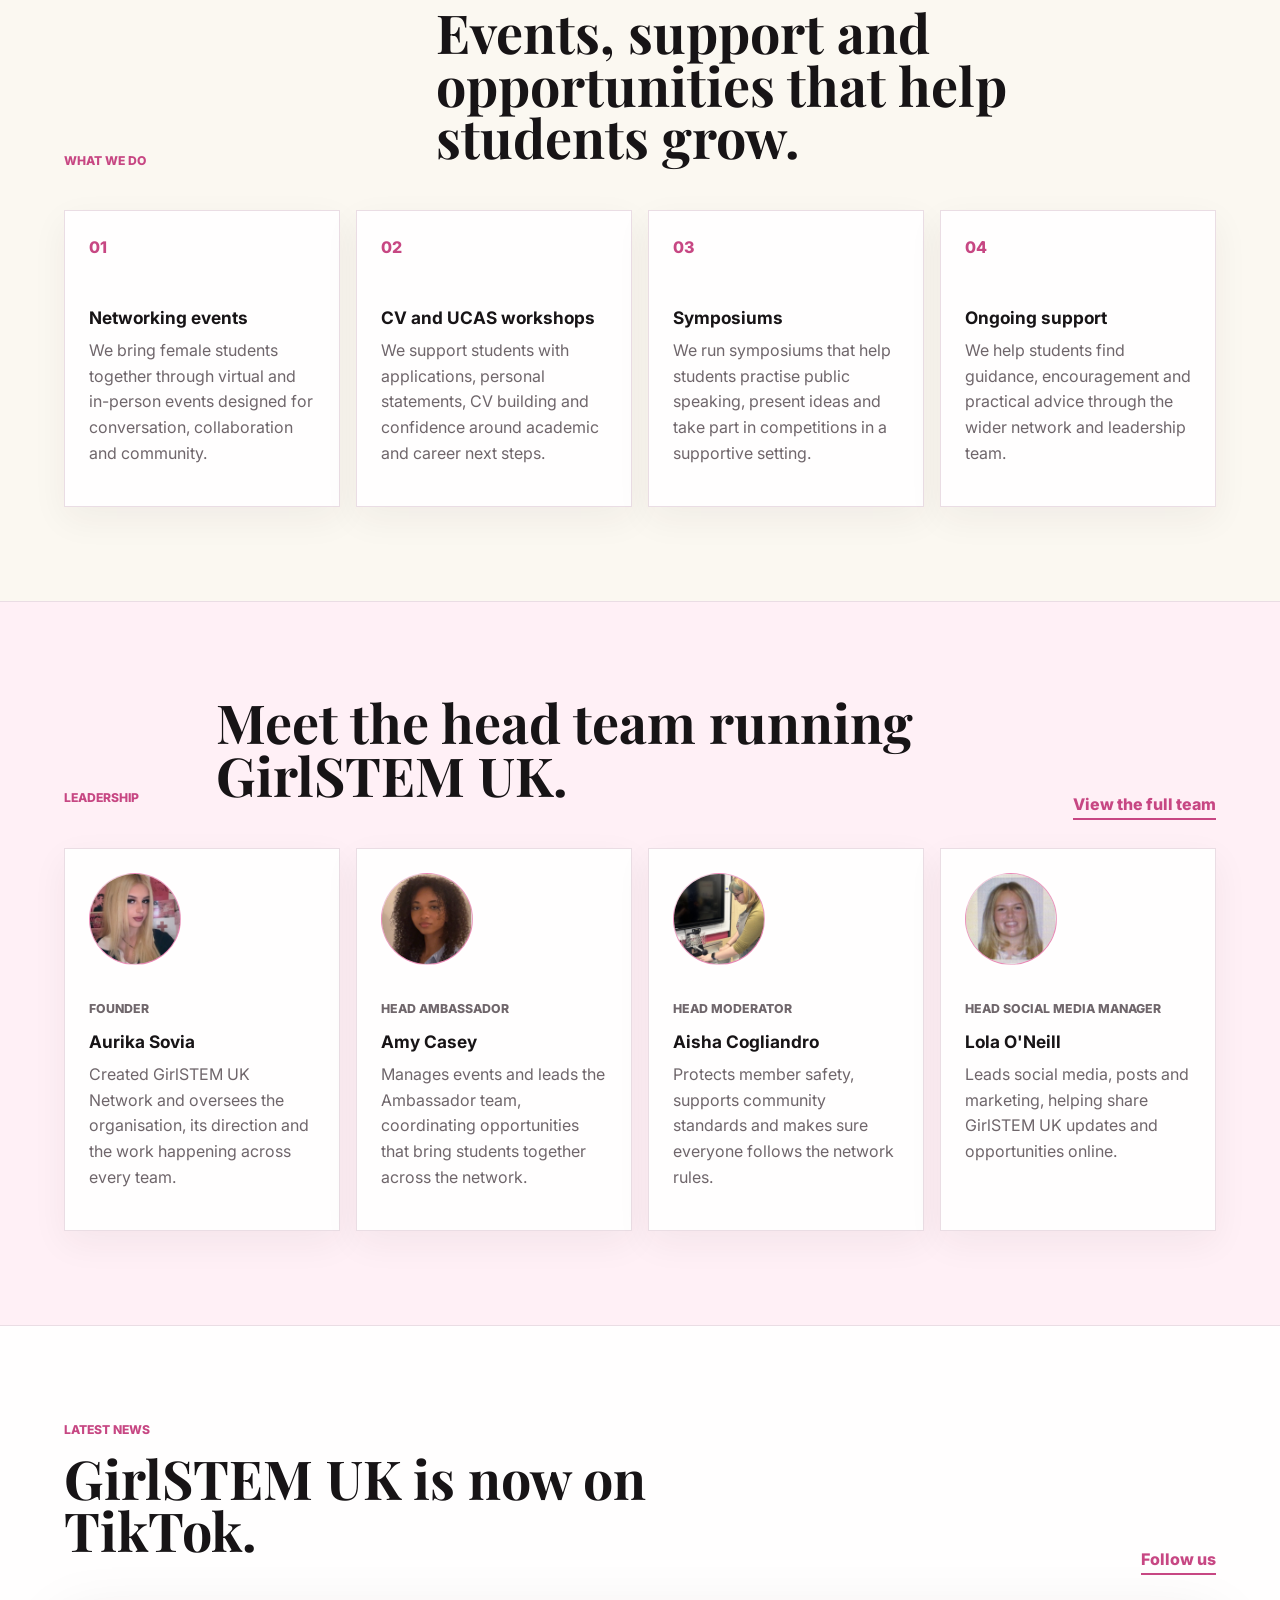
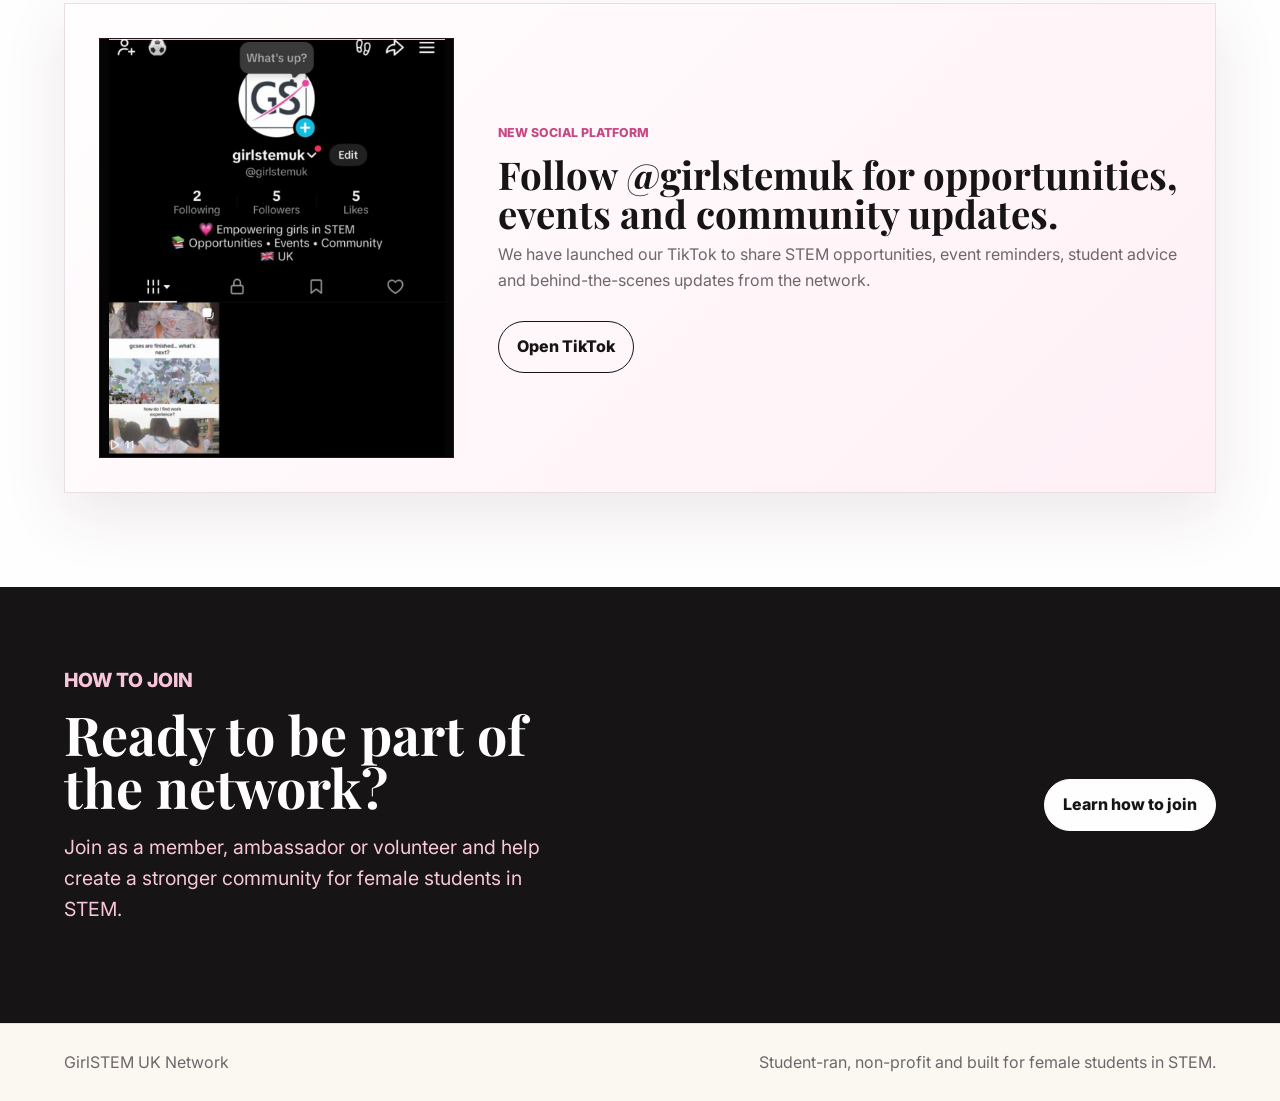
==== commit 420d3329: "update" ====
--- a/index.html
+++ b/index.html
@@ -20,6 +20,7 @@
         <a aria-current="page" href="index.html">Home</a>
         <a href="events.html">Events</a>
         <a href="communities.html">Communities</a>
+        <a href="magazine.html">Magazine</a>
         <a href="team.html">Team</a>
         <a class="nav-cta" href="join.html">Join</a>
       </nav>
@@ -46,7 +47,7 @@
           <p class="section-kicker">Who we are</p>
           <h2>A supportive network for the next generation of women in STEM.</h2>
         </div>
-        <p>GirlSTEM UK Network exists to make STEM feel more connected, collaborative and accessible for female students. We create spaces where students can meet peers, share opportunities, build confidence, discover our magazine HerinvisibleHands, and ask for help without feeling alone in the process.</p>
+        <p>GirlSTEM UK Network exists to make STEM feel more connected, collaborative and accessible for female students. We create spaces where students can meet peers, share opportunities, build confidence, discover our magazine HerInvisibleHands, and ask for help without feeling alone in the process.</p>
       </section>
 
       <section class="stats-band" aria-label="GirlSTEM UK Network statistics">
--- a/styles.css
+++ b/styles.css
@@ -607,91 +607,33 @@
   padding-top: 0;
 }
 
-.community-grid {
-  display: grid;
-  grid-template-columns: repeat(3, minmax(0, 1fr));
+.community-list {
+  display: grid;
+  gap: 14px;
+  margin-top: 24px;
+}
+
+.community-row {
+  display: grid;
+  grid-template-columns: 116px minmax(0, 1fr);
   gap: 18px;
-}
-
-.community-card {
-  overflow: hidden;
+  align-items: center;
+  padding: 18px;
   border: 1px solid var(--line);
   background: var(--white);
-  box-shadow: 0 14px 42px rgba(53, 30, 42, 0.08);
-}
-
-.community-card-top {
-  min-height: 220px;
-  display: flex;
-  align-items: flex-start;
-  justify-content: space-between;
-  gap: 18px;
-  padding: 28px;
-  background: linear-gradient(145deg, var(--pink), var(--pink-deep));
-}
-
-.community-card-top img {
-  width: 104px;
-  height: 104px;
+}
+
+.community-row img {
+  width: 116px;
+  height: 116px;
   object-fit: contain;
   padding: 12px;
-  border-radius: 8px;
-  background: var(--white);
-}
-
-.community-card-top span {
-  display: inline-grid;
-  place-items: center;
-  min-width: 76px;
-  min-height: 48px;
-  padding: 10px 16px;
-  color: var(--pink-deep);
-  font-weight: 900;
-  border-radius: 12px;
-  background: var(--white);
-}
-
-.community-card-body {
-  display: grid;
-  gap: 18px;
-  padding: 28px;
-}
-
-.community-card-body h2 {
-  margin-bottom: 0;
-  font-size: clamp(2rem, 3vw, 3.2rem);
-}
-
-.benefit-list {
-  display: grid;
-  gap: 13px;
-  padding: 18px 0 0;
-  margin: 0;
-  list-style: none;
-  border-top: 1px solid var(--line);
-}
-
-.benefit-list li {
-  position: relative;
-  padding-left: 30px;
-  color: var(--muted);
-  font-weight: 700;
-}
-
-.benefit-list li::before {
-  content: "";
-  position: absolute;
-  left: 0;
-  top: 0.35em;
-  width: 15px;
-  height: 15px;
-  border: 2px solid var(--pink-deep);
-  border-radius: 50%;
-  background: var(--blush);
-}
-
-.feature-community {
-  background: var(--blush);
+  border: 1px solid rgba(199, 71, 131, 0.18);
+  background: var(--cream);
+}
+
+.community-row p {
+  margin-bottom: 14px;
 }
 
 .team-card {
@@ -783,8 +725,7 @@
 
   .feature-grid,
   .people-grid,
-  .stats-band,
-  .community-grid {
+  .stats-band {
     grid-template-columns: repeat(2, minmax(0, 1fr));
   }
 
@@ -849,10 +790,19 @@
   .feature-grid,
   .people-grid,
   .stats-band,
-  .community-grid,
   .team-grid,
   .join-options {
     grid-template-columns: 1fr;
+  }
+
+  .community-row {
+    grid-template-columns: 1fr;
+  }
+
+  .community-row img {
+    width: 100%;
+    height: auto;
+    aspect-ratio: 16 / 9;
   }
 
   .activity-card {
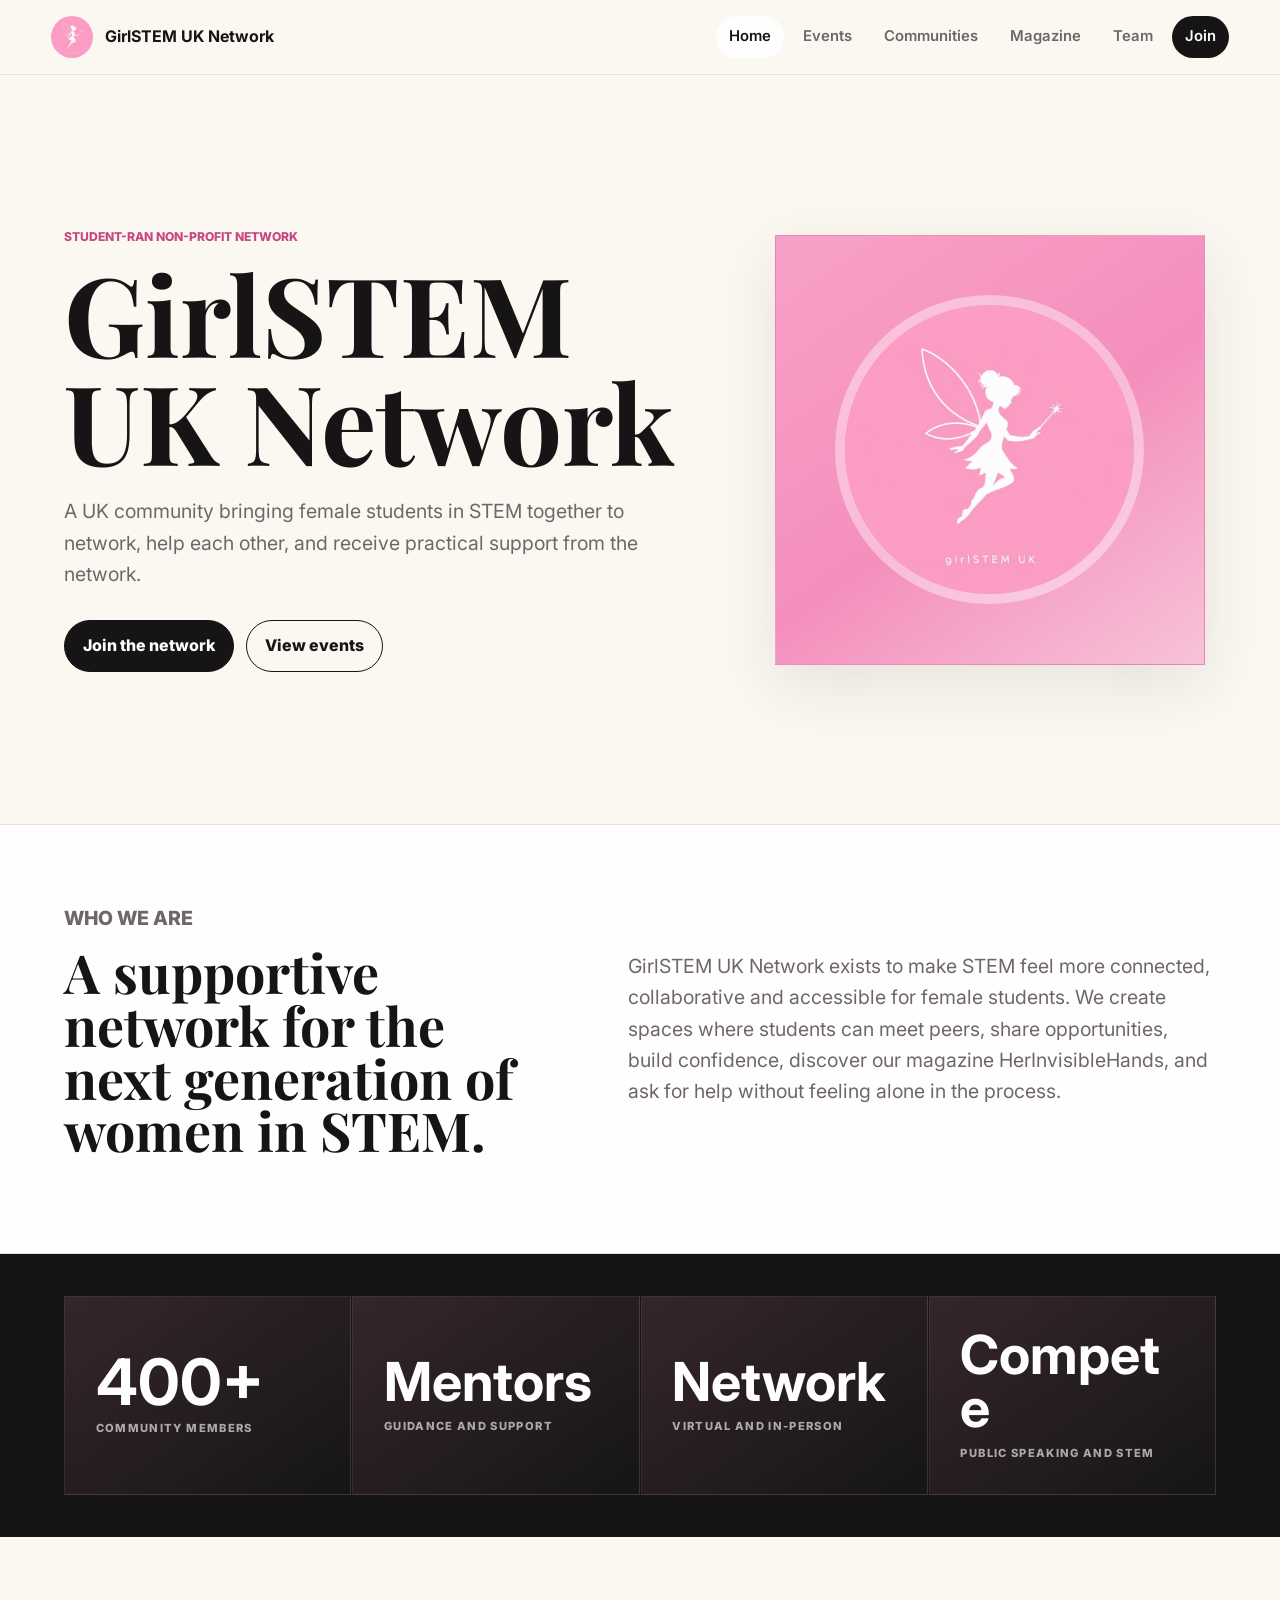
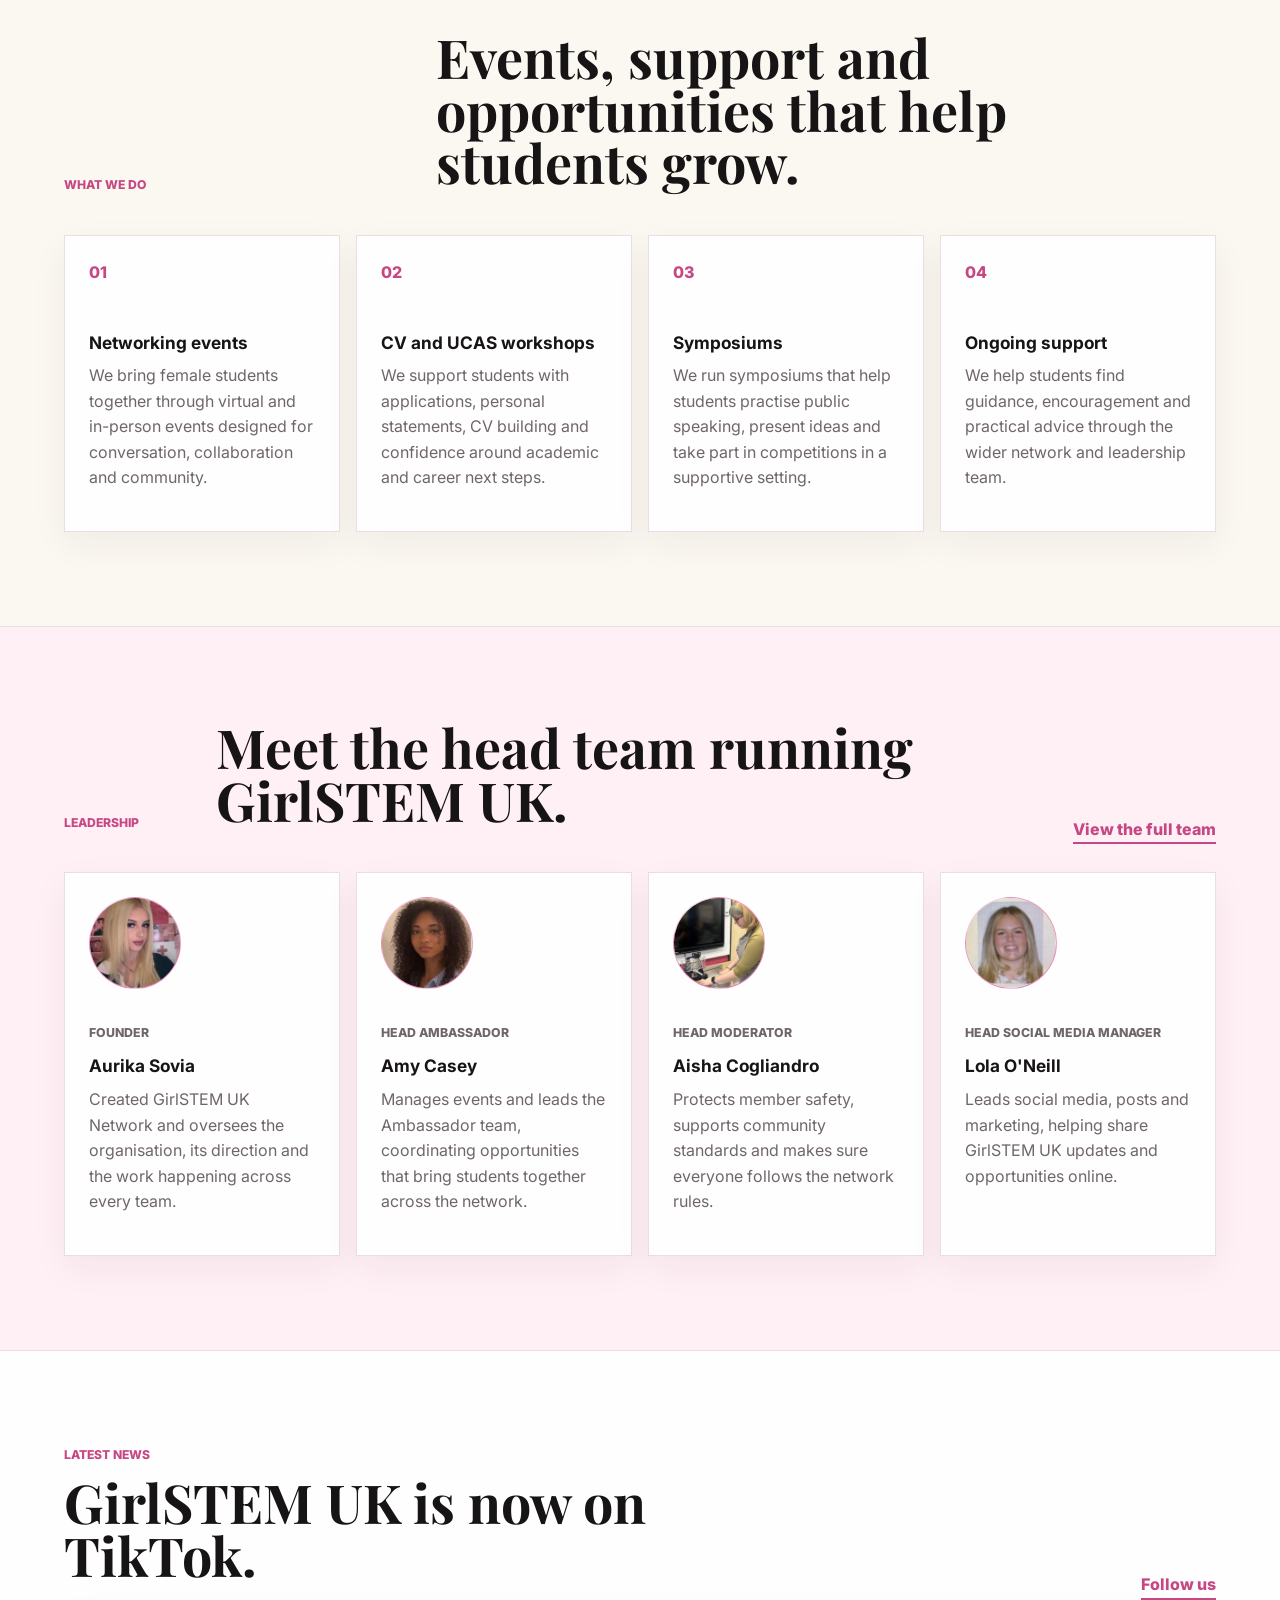
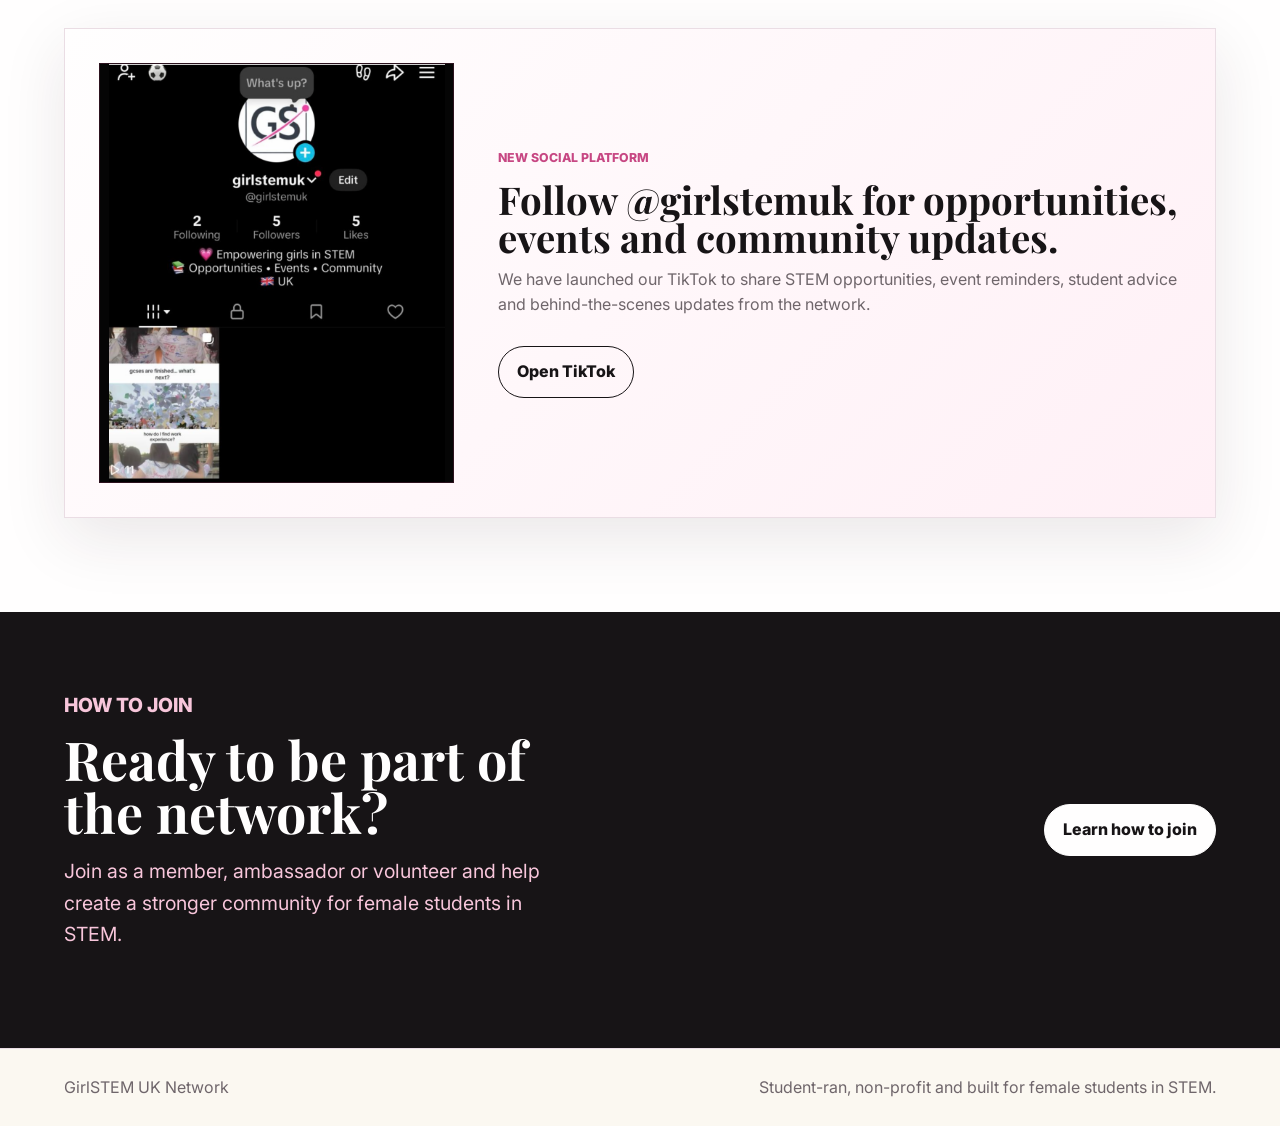
==== commit e12dabb2: "fix" ====
--- a/index.html
+++ b/index.html
@@ -56,15 +56,15 @@
           <span>community members</span>
         </div>
         <div class="stat-item">
-          <strong>Mentorship</strong>
+          <strong class="stat-word">Mentors</strong>
           <span>guidance and support</span>
         </div>
         <div class="stat-item">
-          <strong>Networking</strong>
+          <strong class="stat-word">Network</strong>
           <span>virtual and in-person</span>
         </div>
         <div class="stat-item">
-          <strong>Competitions</strong>
+          <strong class="stat-word">Compete</strong>
           <span>public speaking and STEM</span>
         </div>
       </section>
--- a/styles.css
+++ b/styles.css
@@ -225,17 +225,20 @@
   display: grid;
   grid-template-columns: repeat(4, minmax(0, 1fr));
   gap: 1px;
-  padding: clamp(28px, 5vw, 54px) clamp(18px, 5vw, 72px);
+  width: 100%;
+  margin: 0;
+  padding: clamp(22px, 4vw, 42px) clamp(18px, 5vw, 72px);
   color: var(--white);
   background: var(--ink);
 }
 
 .stat-item {
   display: grid;
-  gap: 12px;
-  min-height: 150px;
+  gap: 10px;
+  min-height: 142px;
   align-content: center;
-  padding: clamp(16px, 3vw, 28px);
+  min-width: 0;
+  padding: clamp(16px, 2.4vw, 32px);
   border: 1px solid rgba(255, 255, 255, 0.1);
   background:
     linear-gradient(145deg, rgba(244, 143, 189, 0.16), rgba(255, 255, 255, 0.02)),
@@ -243,15 +246,21 @@
 }
 
 .stat-item strong {
-  font-size: clamp(2.2rem, 5vw, 5.4rem);
+  font-size: clamp(2.2rem, 5vw, 5rem);
   line-height: 0.9;
+  overflow-wrap: anywhere;
+}
+
+.stat-item .stat-word {
+  font-size: clamp(2rem, 4.2vw, 4.2rem);
+  line-height: 1;
 }
 
 .stat-item span {
   color: rgba(255, 255, 255, 0.62);
-  font-size: 0.78rem;
-  font-weight: 800;
-  letter-spacing: 0.16em;
+  font-size: 0.7rem;
+  font-weight: 800;
+  letter-spacing: 0.12em;
   text-transform: uppercase;
 }
 
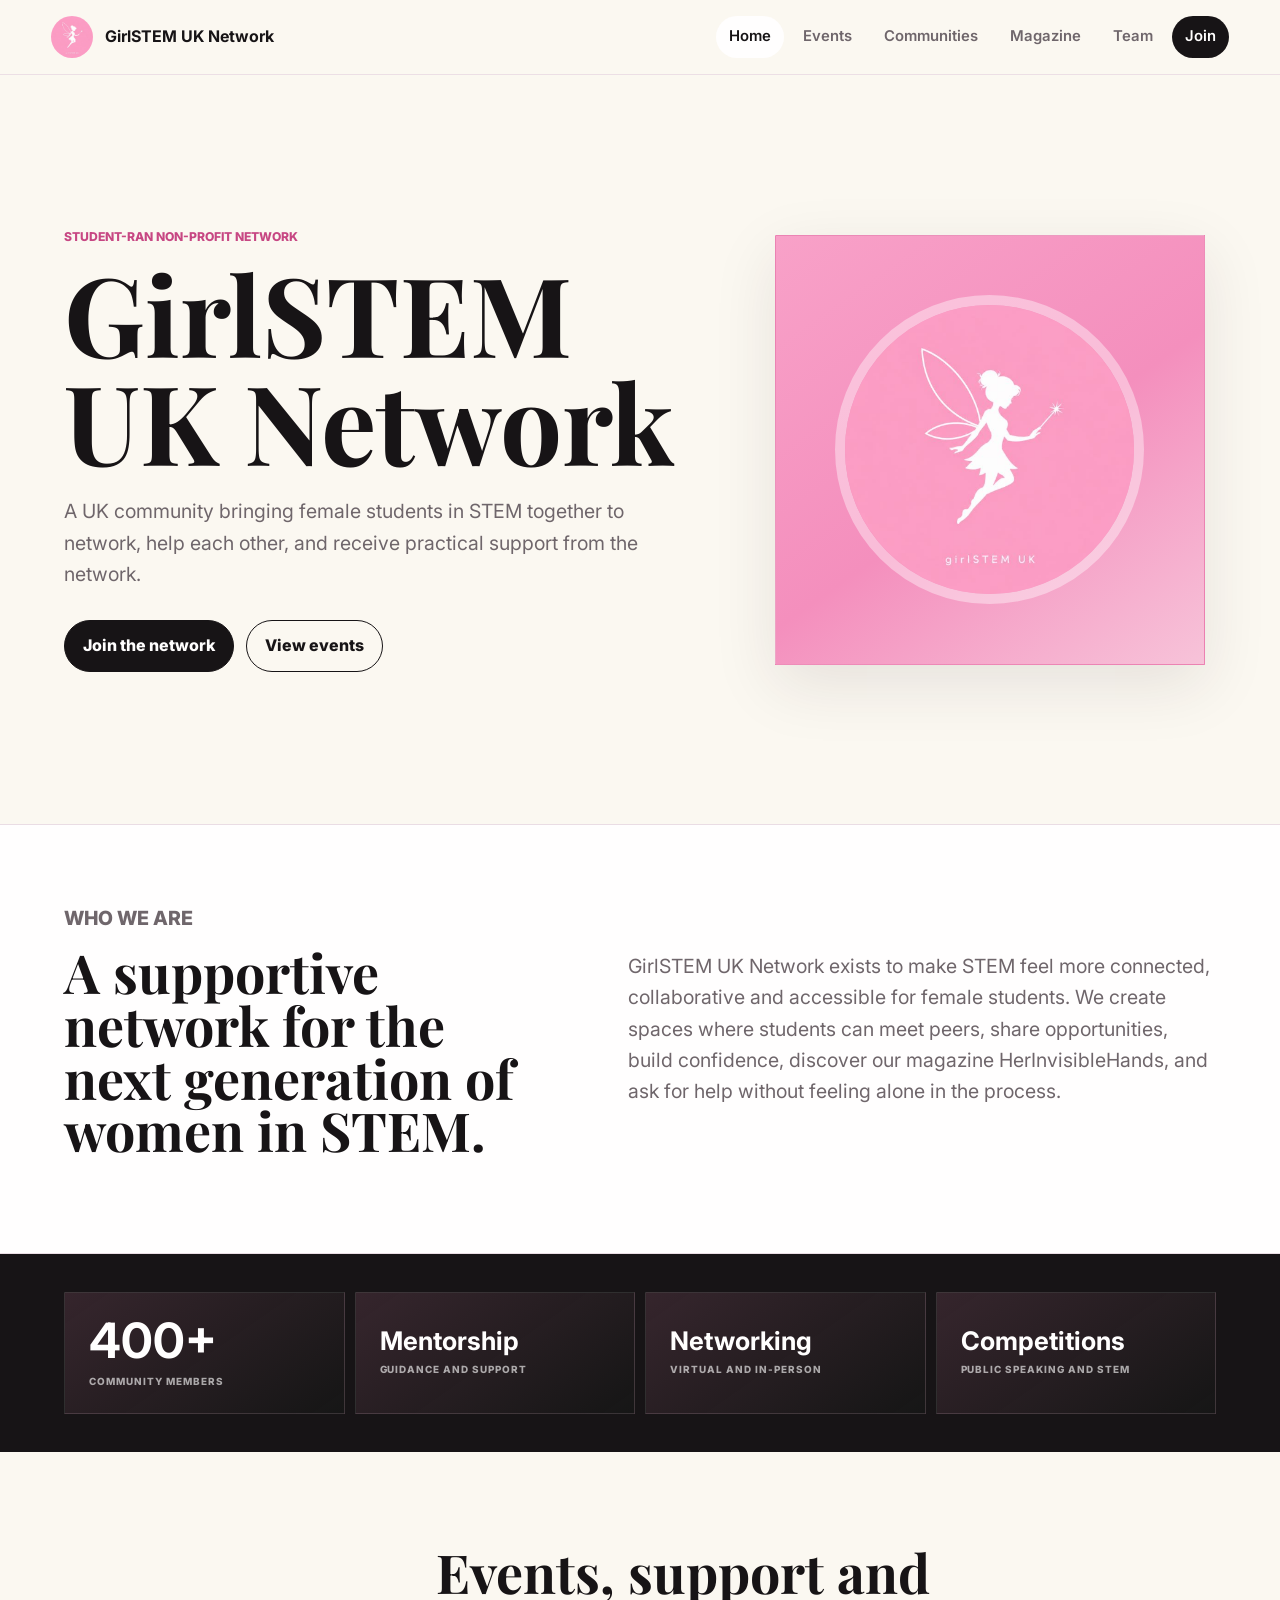
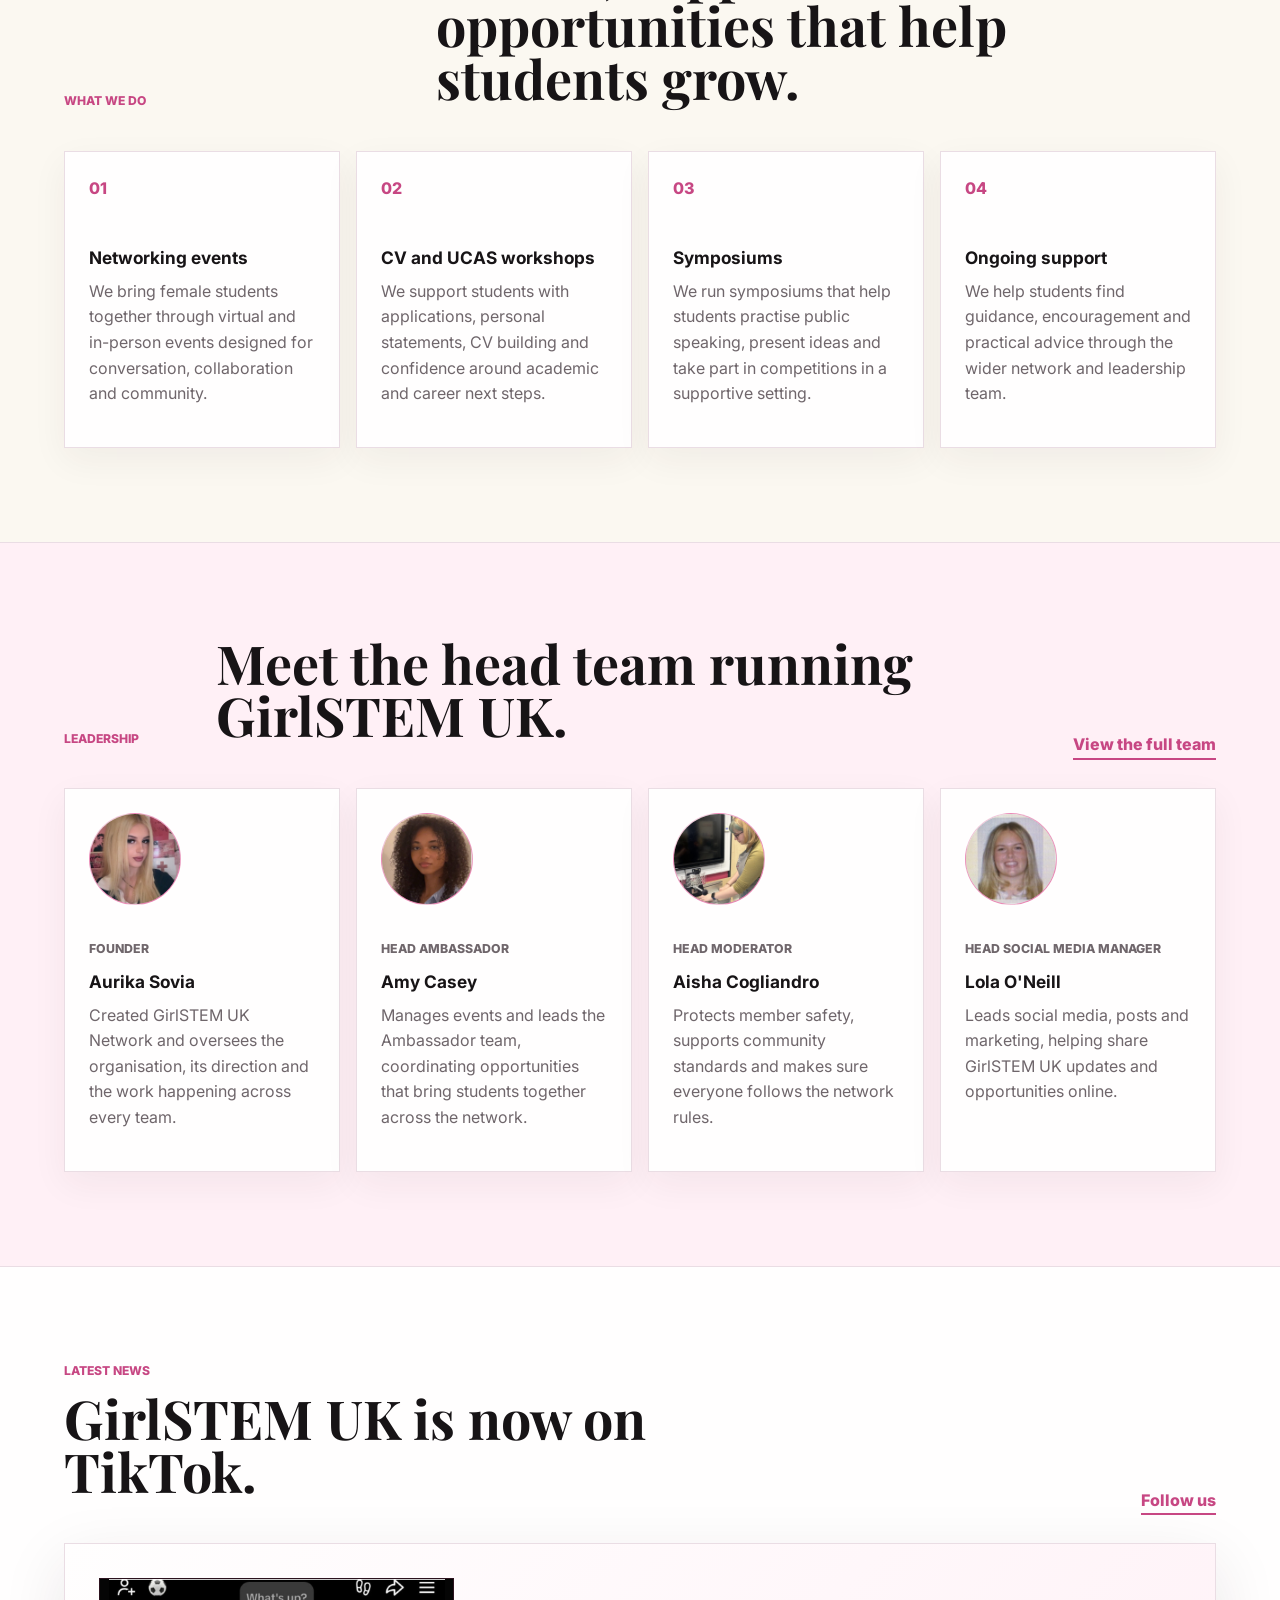
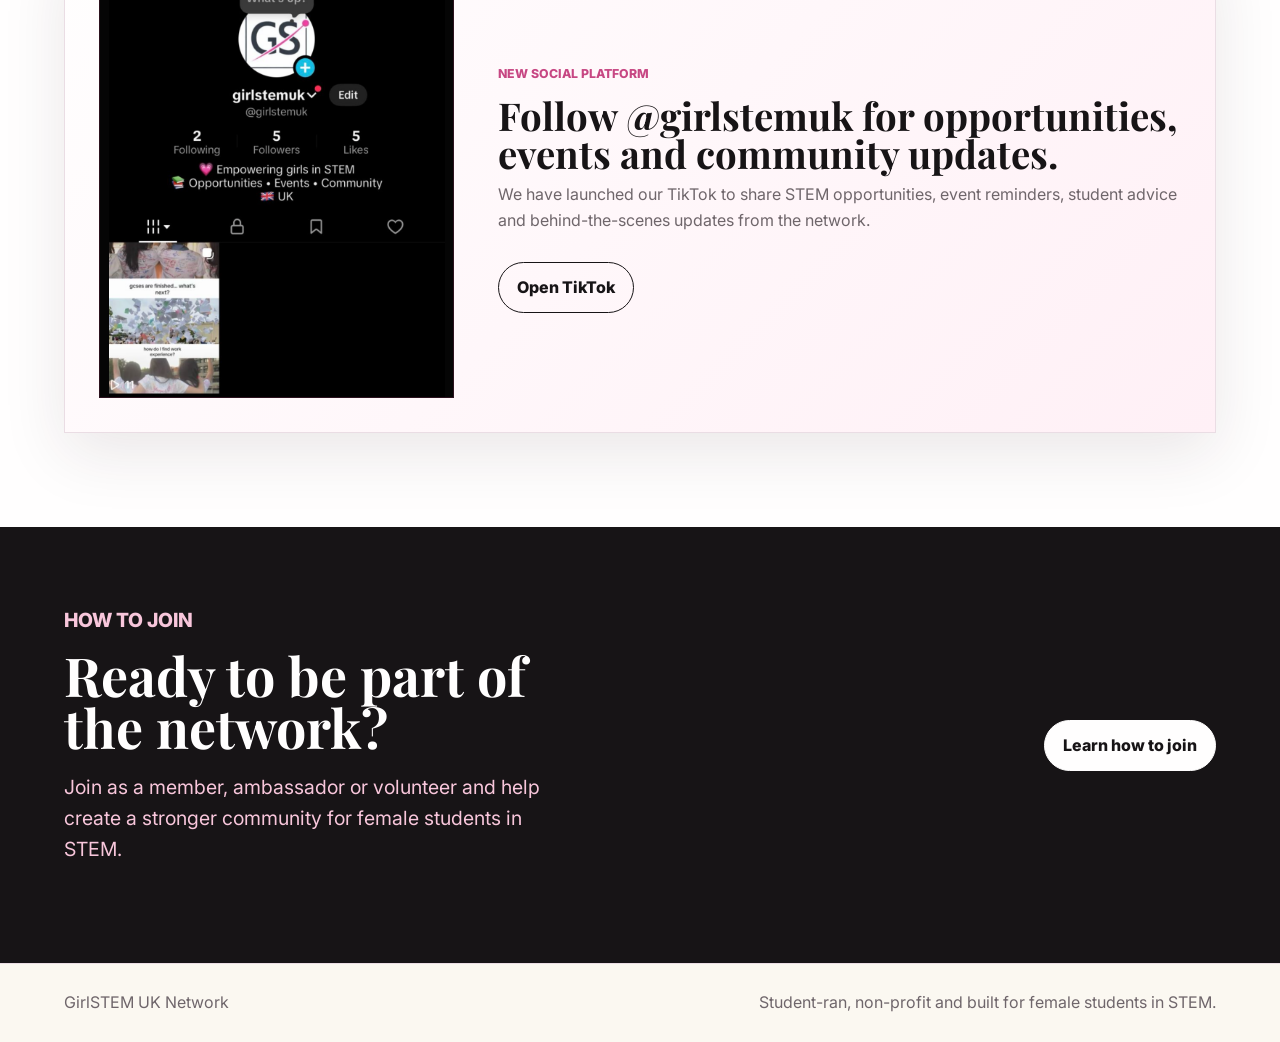
==== commit 62da559a: "fix" ====
--- a/index.html
+++ b/index.html
@@ -56,15 +56,15 @@
           <span>community members</span>
         </div>
         <div class="stat-item">
-          <strong class="stat-word">Mentors</strong>
+          <strong class="stat-word">Mentorship</strong>
           <span>guidance and support</span>
         </div>
         <div class="stat-item">
-          <strong class="stat-word">Network</strong>
+          <strong class="stat-word">Networking</strong>
           <span>virtual and in-person</span>
         </div>
         <div class="stat-item">
-          <strong class="stat-word">Compete</strong>
+          <strong class="stat-word">Competitions</strong>
           <span>public speaking and STEM</span>
         </div>
       </section>
--- a/styles.css
+++ b/styles.css
@@ -223,22 +223,22 @@
 
 .stats-band {
   display: grid;
-  grid-template-columns: repeat(4, minmax(0, 1fr));
-  gap: 1px;
+  grid-template-columns: repeat(4, minmax(180px, 1fr));
+  gap: 10px;
   width: 100%;
   margin: 0;
-  padding: clamp(22px, 4vw, 42px) clamp(18px, 5vw, 72px);
+  padding: clamp(22px, 4vw, 38px) clamp(18px, 5vw, 72px);
   color: var(--white);
   background: var(--ink);
 }
 
 .stat-item {
   display: grid;
-  gap: 10px;
-  min-height: 142px;
+  gap: 8px;
+  min-height: 108px;
   align-content: center;
   min-width: 0;
-  padding: clamp(16px, 2.4vw, 32px);
+  padding: clamp(16px, 2vw, 24px);
   border: 1px solid rgba(255, 255, 255, 0.1);
   background:
     linear-gradient(145deg, rgba(244, 143, 189, 0.16), rgba(255, 255, 255, 0.02)),
@@ -246,21 +246,23 @@
 }
 
 .stat-item strong {
-  font-size: clamp(2.2rem, 5vw, 5rem);
-  line-height: 0.9;
-  overflow-wrap: anywhere;
+  font-size: clamp(2rem, 3.8vw, 3.8rem);
+  line-height: 1;
+  letter-spacing: 0;
+  overflow-wrap: normal;
 }
 
 .stat-item .stat-word {
-  font-size: clamp(2rem, 4.2vw, 4.2rem);
+  font-size: clamp(1.35rem, 2vw, 2.35rem);
   line-height: 1;
+  white-space: nowrap;
 }
 
 .stat-item span {
   color: rgba(255, 255, 255, 0.62);
-  font-size: 0.7rem;
-  font-weight: 800;
-  letter-spacing: 0.12em;
+  font-size: clamp(0.62rem, 0.72vw, 0.76rem);
+  font-weight: 800;
+  letter-spacing: 0.1em;
   text-transform: uppercase;
 }
 
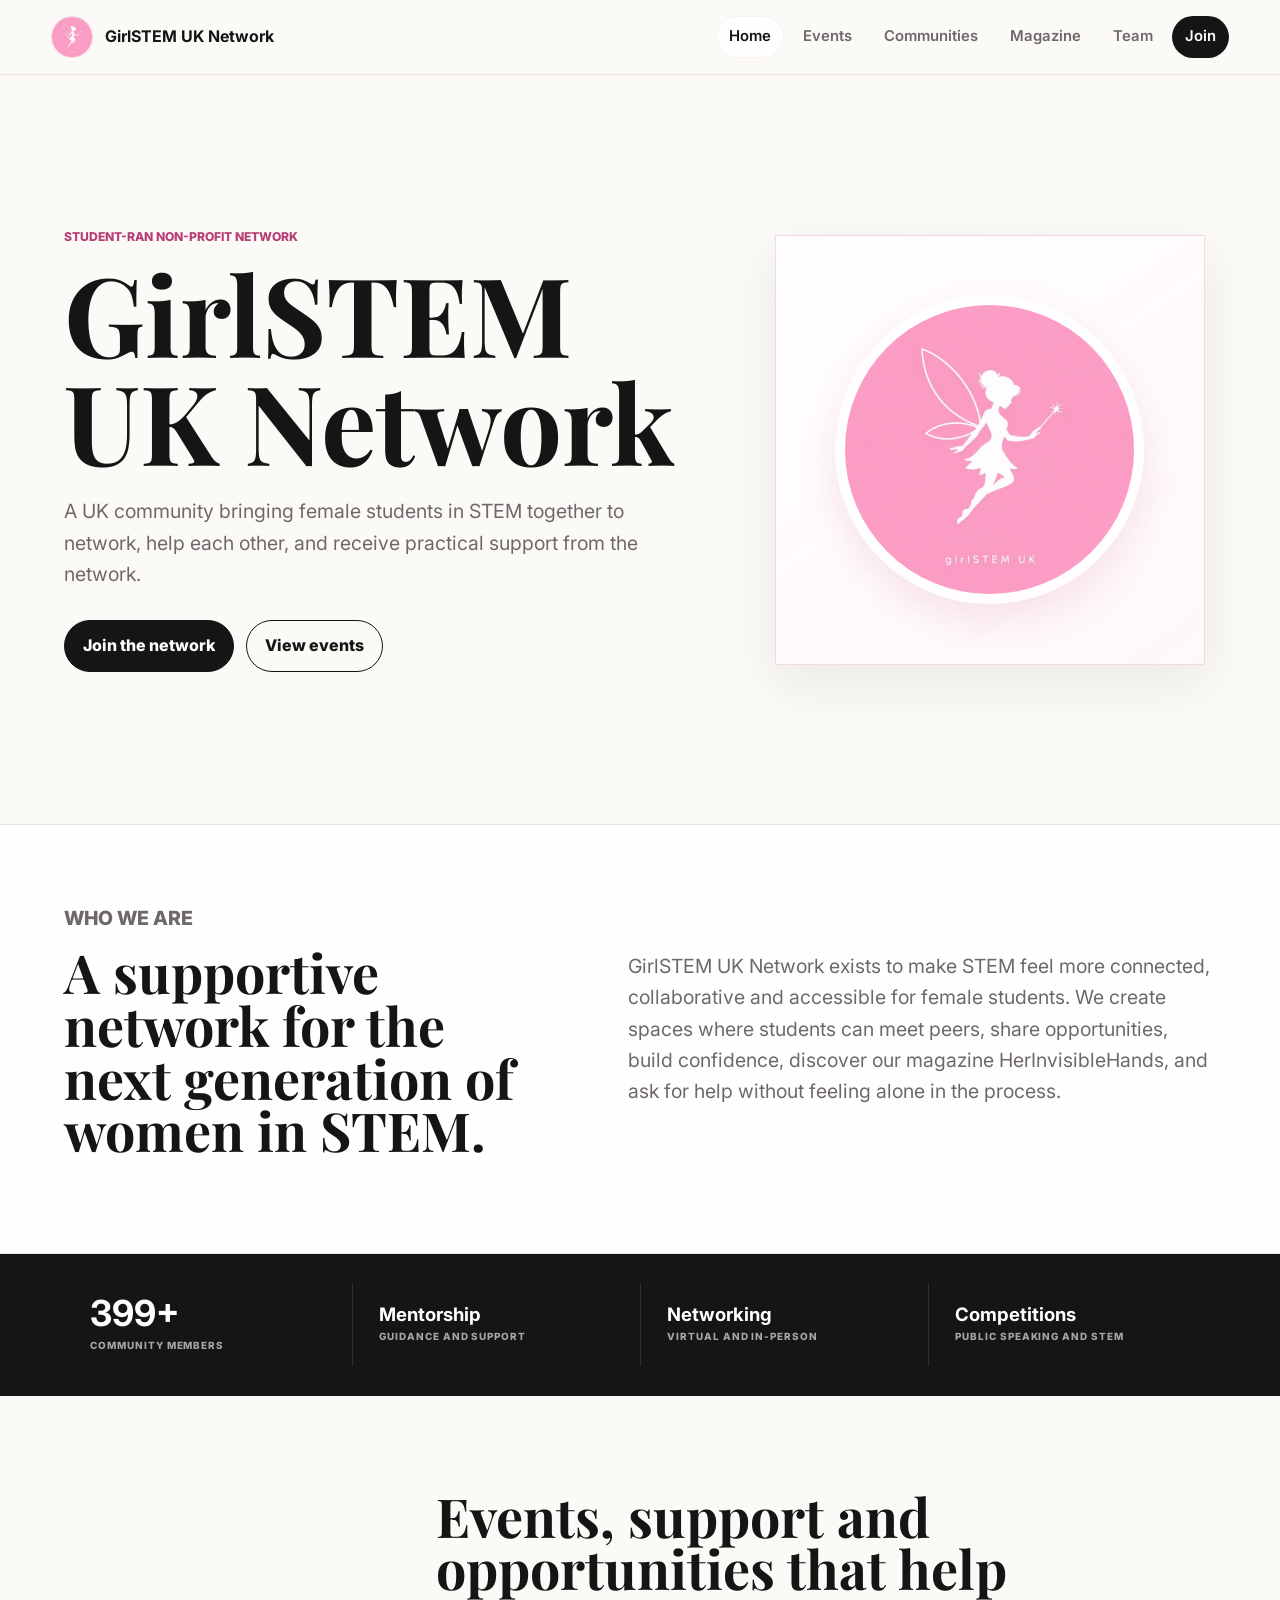
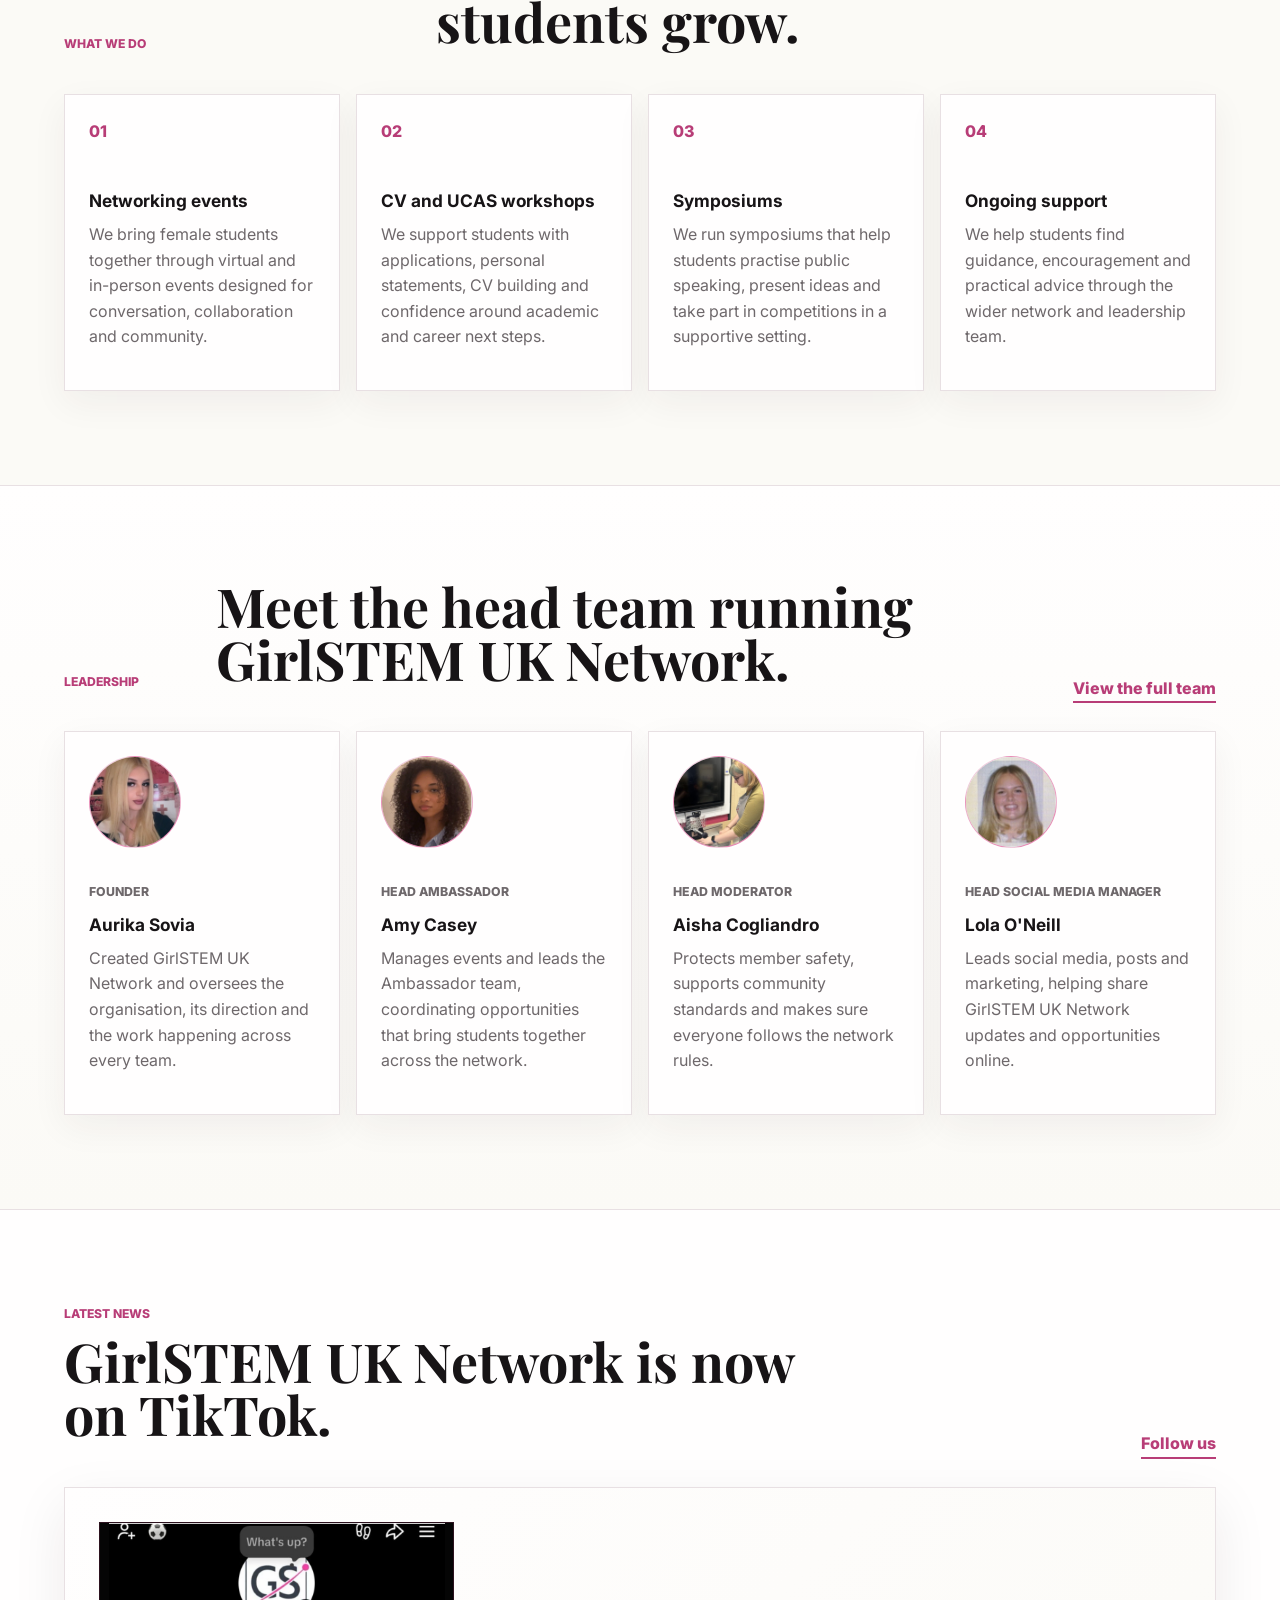
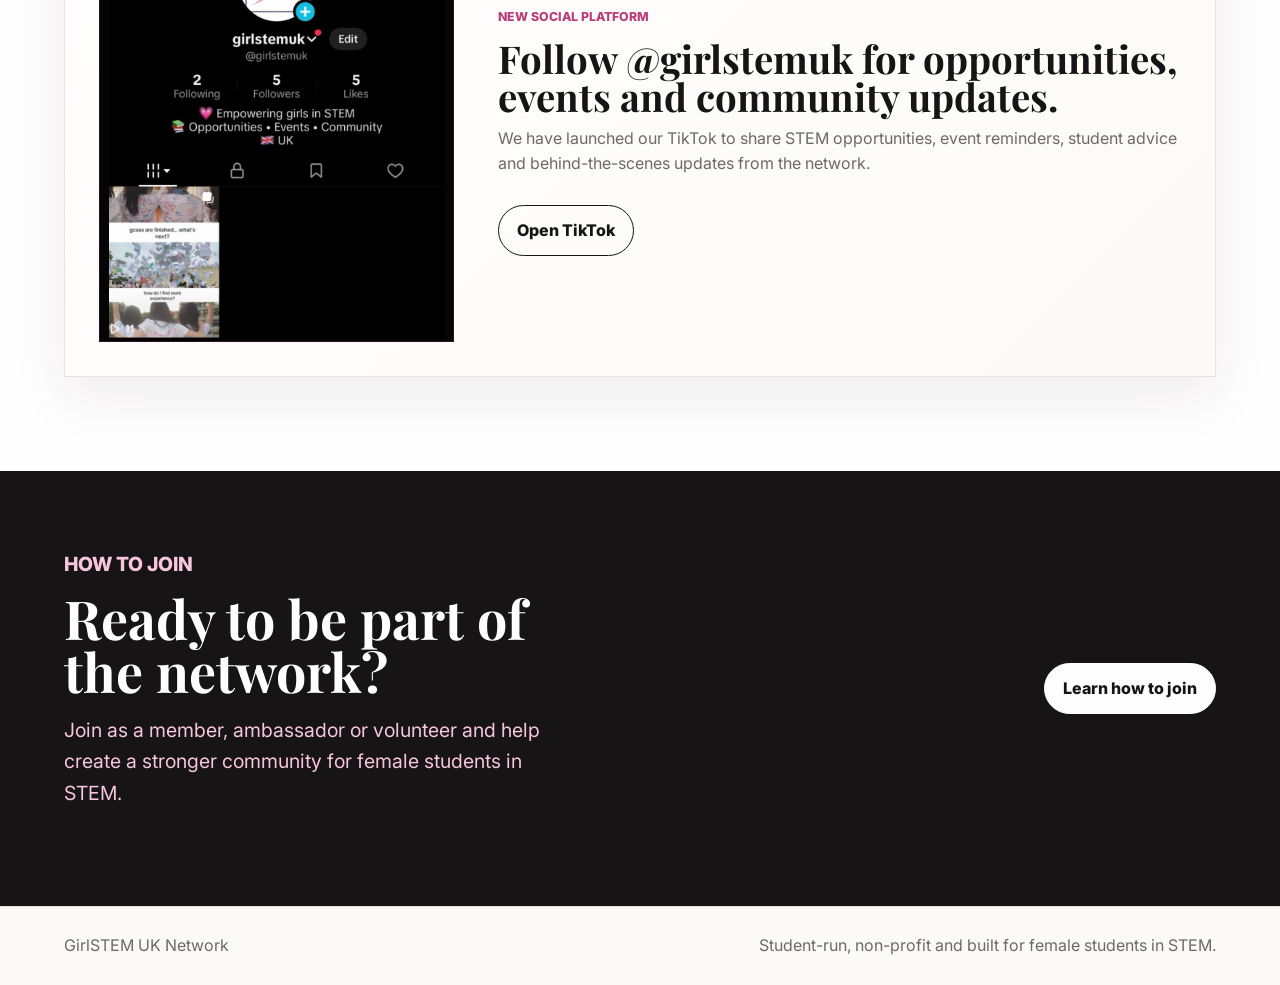
==== commit 657153ac: "commit" ====
--- a/index.html
+++ b/index.html
@@ -4,7 +4,7 @@
     <meta charset="utf-8">
     <meta name="viewport" content="width=device-width, initial-scale=1">
     <title>GirlSTEM UK Network</title>
-    <meta name="description" content="GirlSTEM UK Network is a student-ran non-profit bringing female students in STEM together through networking, workshops, symposiums and support.">
+    <meta name="description" content="GirlSTEM UK Network is a student-run non-profit bringing female students in STEM together through networking, workshops, symposiums and support.">
     <link rel="preconnect" href="https://fonts.googleapis.com">
     <link rel="preconnect" href="https://fonts.gstatic.com" crossorigin>
     <link href="https://fonts.googleapis.com/css2?family=Inter:wght@400;500;600;700&family=Playfair+Display:wght@600;700&display=swap" rel="stylesheet">
@@ -13,7 +13,7 @@
   <body>
     <header class="site-header">
       <a class="brand" href="index.html" aria-label="GirlSTEM UK Network home">
-        <img src="assets/girlstem-logo.png" alt="GirlSTEM UK logo">
+        <img src="assets/girlstem-logo.png" alt="GirlSTEM UK Network logo">
         <span>GirlSTEM UK Network</span>
       </a>
       <nav aria-label="Main navigation">
@@ -37,7 +37,7 @@
             <a class="button secondary" href="events.html">View events</a>
           </div>
         </div>
-        <div class="hero-media" aria-label="GirlSTEM UK brand image">
+        <div class="hero-media" aria-label="GirlSTEM UK Network brand image">
           <img src="assets/girlstem-logo.png" alt="">
         </div>
       </section>
@@ -101,7 +101,7 @@
       <section class="leadership-section">
         <div class="section-heading">
           <p class="section-kicker">Leadership</p>
-          <h2>Meet the head team running GirlSTEM UK.</h2>
+          <h2>Meet the head team running GirlSTEM UK Network.</h2>
           <a class="text-link" href="team.html">View the full team</a>
         </div>
         <div class="people-grid">
@@ -139,7 +139,7 @@
             </div>
             <p class="role">Head Social Media Manager</p>
             <h3>Lola O'Neill</h3>
-            <p>Leads social media, posts and marketing, helping share GirlSTEM UK updates and opportunities online.</p>
+            <p>Leads social media, posts and marketing, helping share GirlSTEM UK Network updates and opportunities online.</p>
           </article>
         </div>
       </section>
@@ -148,12 +148,12 @@
         <div class="section-heading">
           <div>
             <p class="section-kicker">Latest news</p>
-            <h2>GirlSTEM UK is now on TikTok.</h2>
+            <h2>GirlSTEM UK Network is now on TikTok.</h2>
           </div>
           <a class="text-link" href="https://www.tiktok.com/@girlstemuk?_r=1&_t=ZN-97XYN6Xguta" target="_blank" rel="noopener noreferrer">Follow us</a>
         </div>
         <a class="news-card" href="https://www.tiktok.com/@girlstemuk?_r=1&_t=ZN-97XYN6Xguta" target="_blank" rel="noopener noreferrer">
-          <img src="assets/news/tiktok-launch.png" alt="GirlSTEM UK TikTok profile">
+          <img src="assets/news/tiktok-launch.png" alt="GirlSTEM UK Network TikTok profile">
           <div>
             <p class="role">New social platform</p>
             <h3>Follow @girlstemuk for opportunities, events and community updates.</h3>
@@ -175,7 +175,7 @@
 
     <footer>
       <p>GirlSTEM UK Network</p>
-      <p>Student-ran, non-profit and built for female students in STEM.</p>
+      <p>Student-run, non-profit and built for female students in STEM.</p>
     </footer>
     <script src="site.js"></script>
   </body>
--- a/styles.css
+++ b/styles.css
@@ -1,13 +1,13 @@
 :root {
-  --pink: #f48fbd;
-  --pink-deep: #c74783;
-  --blush: #fff0f6;
-  --cream: #fbf8f1;
+  --pink: #ef8fbb;
+  --pink-deep: #b83d77;
+  --blush: #fff7fa;
+  --cream: #fbfaf6;
   --ink: #171416;
-  --muted: #6f666b;
-  --line: #eadde4;
+  --muted: #6e686b;
+  --line: #e8e0e3;
   --white: #fffefe;
-  --shadow: 0 20px 60px rgba(53, 30, 42, 0.1);
+  --shadow: 0 18px 52px rgba(35, 26, 31, 0.08);
 }
 
 * {
@@ -40,8 +40,8 @@
   justify-content: space-between;
   gap: 24px;
   padding: 16px clamp(18px, 4vw, 56px);
-  border-bottom: 1px solid rgba(234, 221, 228, 0.9);
-  background: rgba(251, 248, 241, 0.92);
+  border-bottom: 1px solid rgba(232, 224, 227, 0.9);
+  background: rgba(251, 250, 246, 0.94);
   backdrop-filter: blur(18px);
 }
 
@@ -59,6 +59,7 @@
   height: 42px;
   border-radius: 50%;
   object-fit: cover;
+  border: 1px solid rgba(184, 61, 119, 0.16);
 }
 
 nav {
@@ -82,6 +83,7 @@
 nav a[aria-current="page"] {
   color: var(--ink);
   background: var(--white);
+  box-shadow: inset 0 0 0 1px rgba(184, 61, 119, 0.08);
 }
 
 .nav-cta {
@@ -195,8 +197,10 @@
   display: grid;
   place-items: center;
   padding: 34px;
-  border: 1px solid rgba(199, 71, 131, 0.22);
-  background: linear-gradient(145deg, #f8a1c8, #f48fbd 54%, #f7c3d9);
+  border: 1px solid rgba(184, 61, 119, 0.18);
+  background:
+    linear-gradient(145deg, rgba(255, 254, 254, 0.94), rgba(255, 247, 250, 0.9)),
+    var(--white);
   box-shadow: var(--shadow);
 }
 
@@ -205,7 +209,8 @@
   aspect-ratio: 1;
   object-fit: cover;
   border-radius: 50%;
-  border: 10px solid rgba(255, 255, 255, 0.4);
+  border: 10px solid rgba(255, 255, 255, 0.7);
+  box-shadow: 0 16px 38px rgba(184, 61, 119, 0.13);
 }
 
 .intro-band,
@@ -222,40 +227,43 @@
 }
 
 .stats-band {
-  display: grid;
-  grid-template-columns: repeat(4, minmax(180px, 1fr));
-  gap: 10px;
+  display: flex;
+  flex-wrap: wrap;
+  justify-content: center;
+  gap: 0;
   width: 100%;
   margin: 0;
-  padding: clamp(22px, 4vw, 38px) clamp(18px, 5vw, 72px);
+  padding: clamp(18px, 3vw, 30px) clamp(18px, 5vw, 72px);
   color: var(--white);
   background: var(--ink);
 }
 
 .stat-item {
   display: grid;
-  gap: 8px;
-  min-height: 108px;
+  flex: 1 1 220px;
+  gap: 6px;
+  min-height: 0;
   align-content: center;
   min-width: 0;
-  padding: clamp(16px, 2vw, 24px);
-  border: 1px solid rgba(255, 255, 255, 0.1);
-  background:
-    linear-gradient(145deg, rgba(244, 143, 189, 0.16), rgba(255, 255, 255, 0.02)),
-    #111;
+  padding: 12px clamp(16px, 2vw, 28px);
+  border-left: 1px solid rgba(255, 255, 255, 0.12);
+}
+
+.stat-item:first-child {
+  border-left: 0;
 }
 
 .stat-item strong {
-  font-size: clamp(2rem, 3.8vw, 3.8rem);
+  font-size: clamp(1.65rem, 2.8vw, 2.8rem);
   line-height: 1;
   letter-spacing: 0;
   overflow-wrap: normal;
 }
 
 .stat-item .stat-word {
-  font-size: clamp(1.35rem, 2vw, 2.35rem);
+  font-size: clamp(1.12rem, 1.45vw, 1.6rem);
   line-height: 1;
-  white-space: nowrap;
+  white-space: normal;
 }
 
 .stat-item span {
@@ -264,6 +272,13 @@
   font-weight: 800;
   letter-spacing: 0.1em;
   text-transform: uppercase;
+}
+
+.panel h2 {
+  font-size: clamp(1.65rem, 2.6vw, 3rem);
+  line-height: 1.08;
+  max-width: 100%;
+  overflow-wrap: break-word;
 }
 
 .section {
@@ -348,7 +363,7 @@
 
 .leadership-section {
   padding: clamp(48px, 8vw, 94px) clamp(18px, 5vw, 72px);
-  background: var(--blush);
+  background: linear-gradient(180deg, var(--white), var(--cream));
   border-block: 1px solid var(--line);
 }
 
@@ -365,7 +380,7 @@
   color: inherit;
   text-decoration: none;
   border: 1px solid var(--line);
-  background: linear-gradient(135deg, var(--white), var(--blush));
+  background: linear-gradient(135deg, var(--white), var(--cream));
   box-shadow: var(--shadow);
 }
 
@@ -408,8 +423,8 @@
   border-radius: 50%;
   border: 1px solid rgba(199, 71, 131, 0.25);
   background:
-    radial-gradient(circle at 34% 26%, rgba(255, 255, 255, 0.95), rgba(255, 240, 246, 0.88) 34%, transparent 35%),
-    linear-gradient(145deg, #f8d7e6, #f48fbd);
+    radial-gradient(circle at 34% 26%, rgba(255, 255, 255, 0.96), rgba(255, 247, 250, 0.9) 34%, transparent 35%),
+    linear-gradient(145deg, #fff7fa, #ef8fbb);
 }
 
 .profile-photo img {
@@ -477,7 +492,7 @@
 }
 
 .panel.soft {
-  background: var(--blush);
+  background: linear-gradient(180deg, var(--white), var(--cream));
 }
 
 .clean-list {
@@ -529,7 +544,7 @@
   gap: 22px;
   padding: 20px;
   border-color: rgba(199, 71, 131, 0.28);
-  background: linear-gradient(135deg, var(--white), var(--blush));
+  background: linear-gradient(135deg, var(--white), var(--cream));
 }
 
 .featured-event-card .activity-image {
@@ -702,7 +717,7 @@
 }
 
 .join-form-section {
-  background: var(--blush);
+  background: var(--white);
 }
 
 .join-form-section .button {
